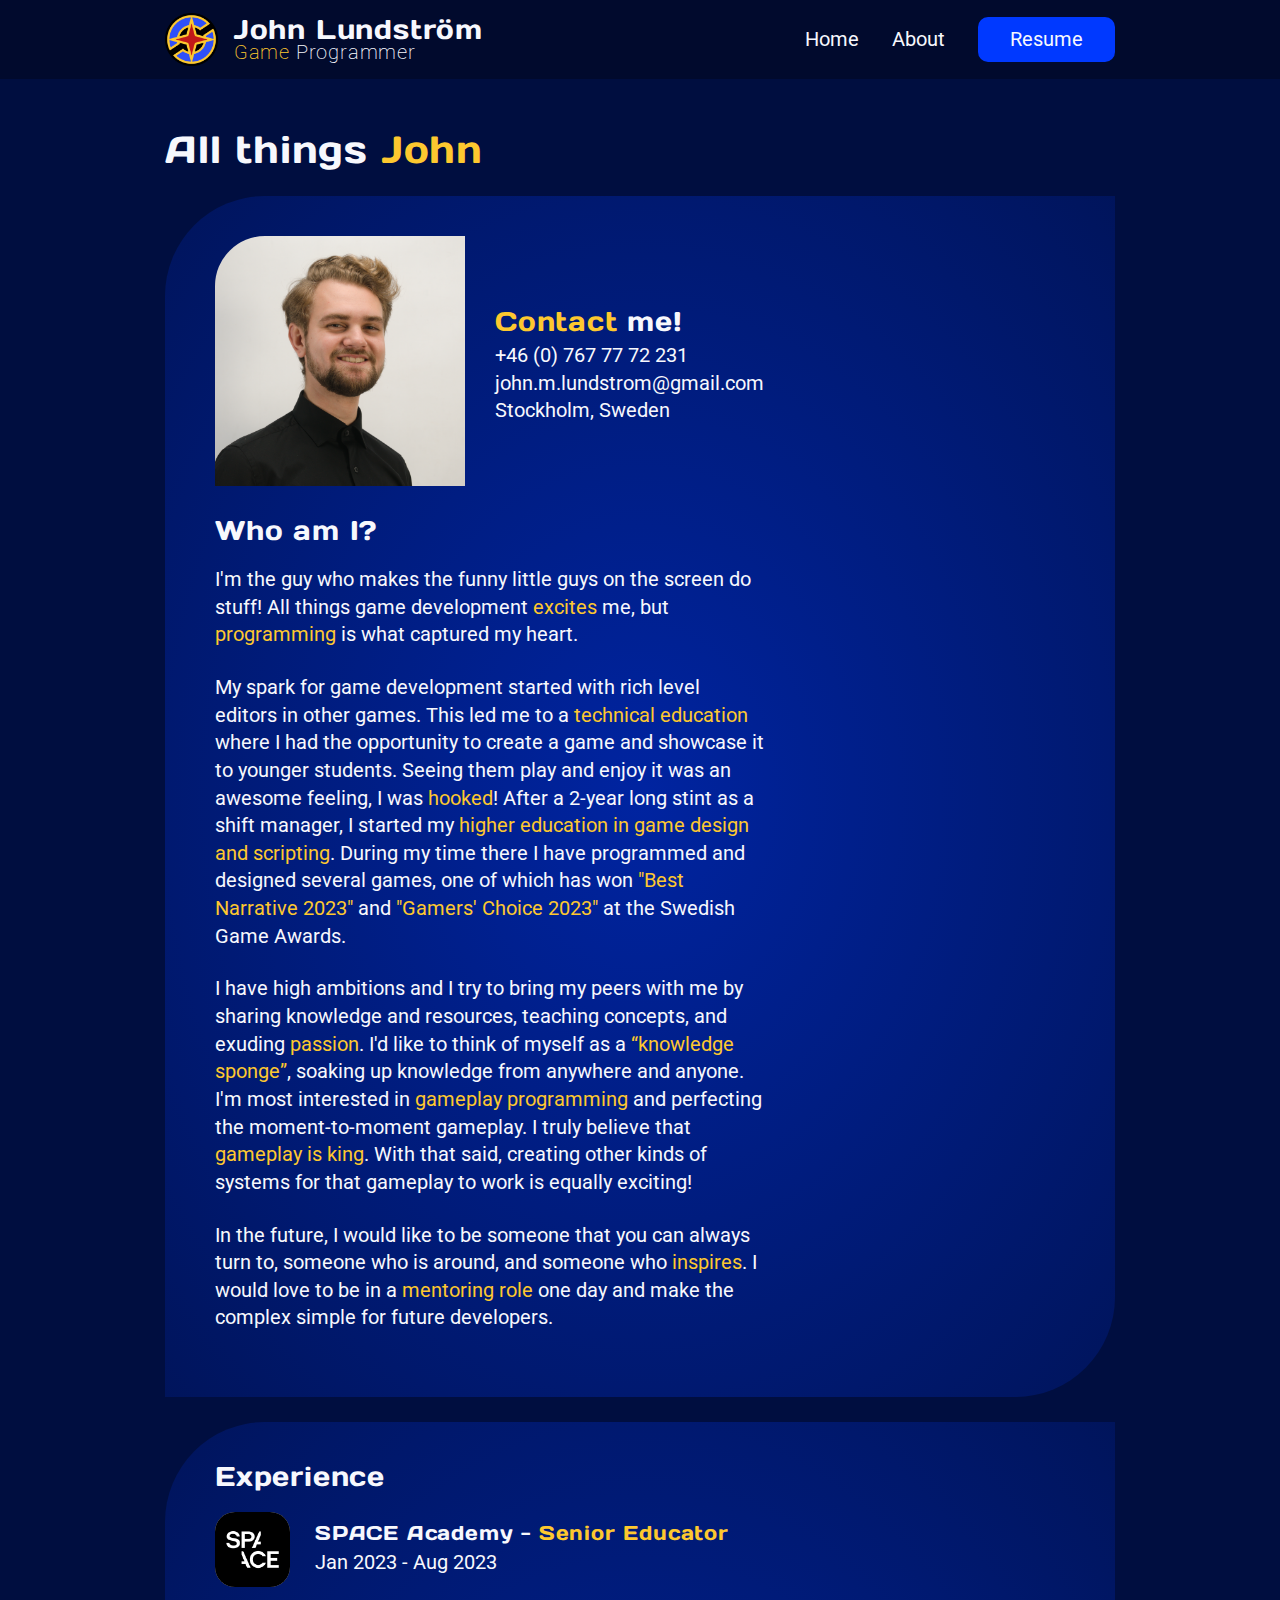
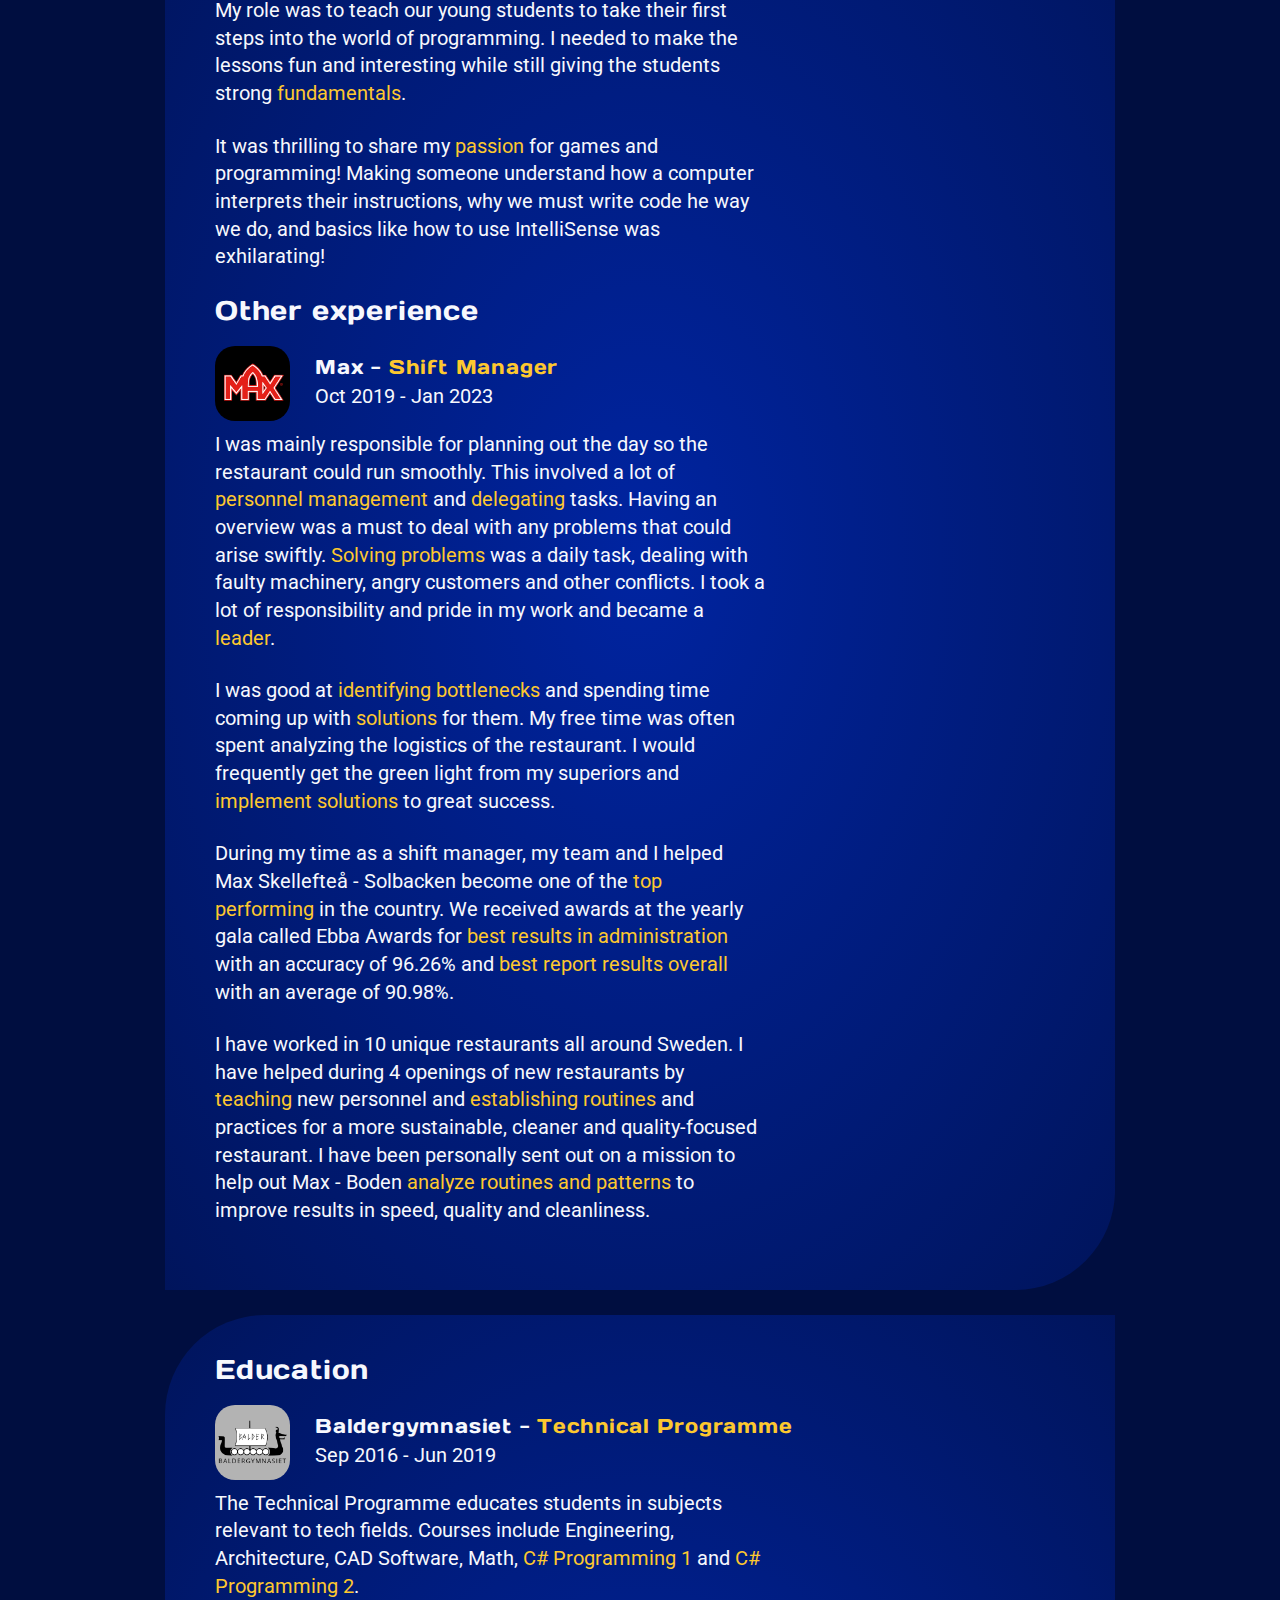
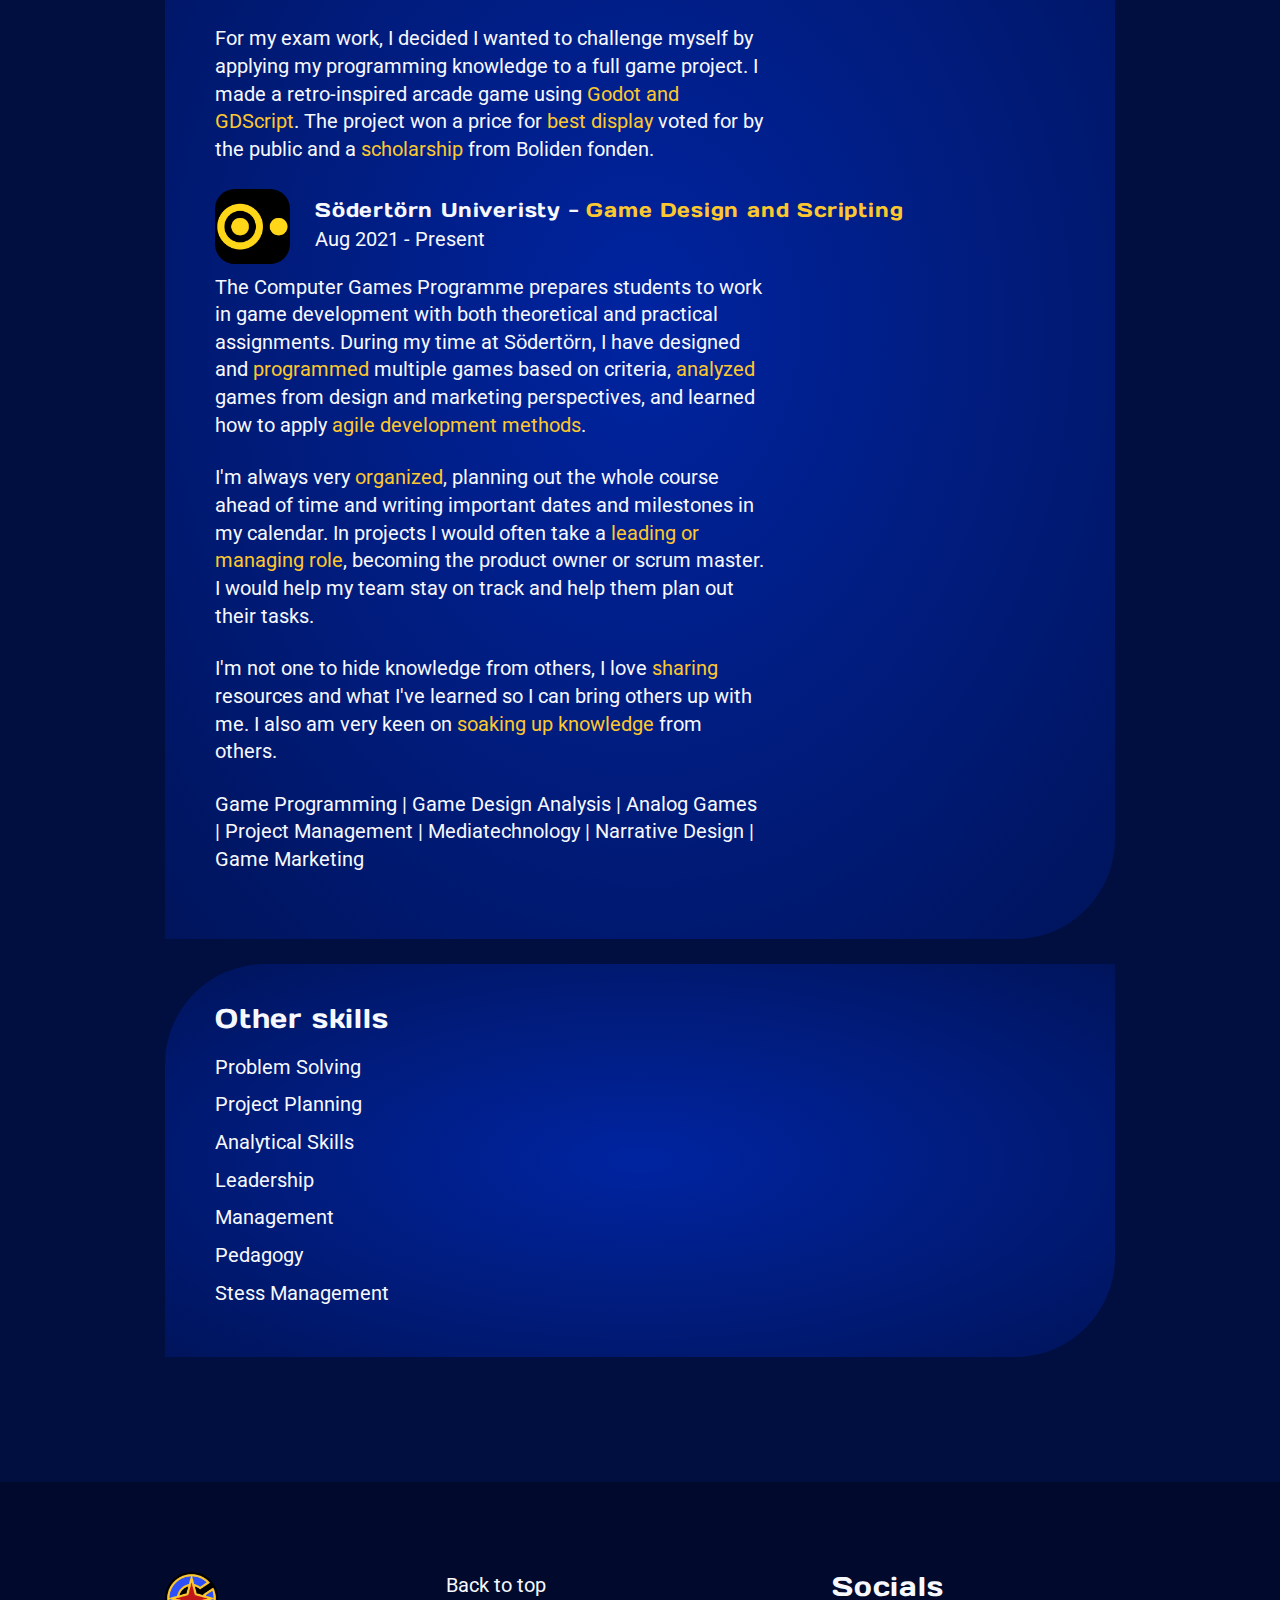
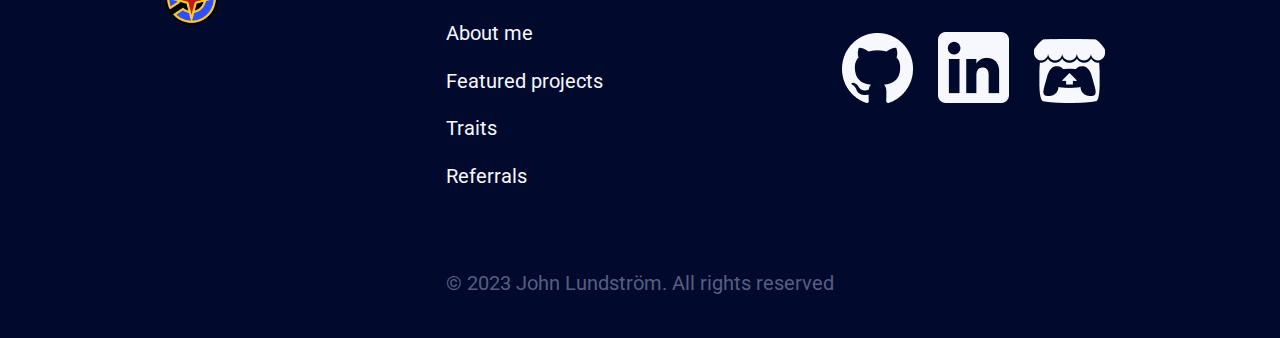
==== about.html @ d2966e3b "Added meta tags for description and keywords" ====
<!DOCTYPE html>
<html lang="en">
  <head>
    <meta charset="UTF-8" />
    <meta name="viewport" content="width=device-width, initial-scale=1.0" />
    <meta
      name="description"
      content="Game programmer looking for an internship 2024. Here you can find out more about me and my projects"
    />
    <meta
      name="keywords"
      content="Game Programmer, Programmer, Portfolio, Game Developer, Gameplay Programmer, Student, John Lundström"
    />
    <title>John Lundström | About</title>
    <link rel="stylesheet" href="about.css" />
    <link rel="icon" type="img/x-icon" href="img/Jonicles_Favicon.png" />
  </head>
  <body>
    <header id="top">
      <div class="header-flex default-margin">
        <div class="header-left">
          <img
            class="logo"
            src="img/Jonicles_Favicon.png"
            alt="Jonicles Logo"
          />
          <h1>
            <a class="header-title">John Lundström</a>
            <a class="header-paragraph"><em>Game</em> Programmer</a>
          </h1>
        </div>
        <nav class="header-nav">
          <ul class="navigation-links">
            <li class="navigation-link" id="Home">
              <a class="nav-link-content" href="index.html">Home</a>
            </li>
            <li class="navigation-link" id="About">
              <a class="nav-link-content" href="about.html">About</a>
            </li>
            <li class="navigation-link" id="Resume">
              <a
                class="resume-button"
                href="Resume-John_Lundström.pdf"
                target="_blank"
                >Resume</a
              >
            </li>
          </ul>
        </nav>
      </div>
    </header>
    <main class="default-margin">
      <h3>All things <em>John</em></h3>
      <section>
        <div class="about-section">
          <div>
            <div class="pic-and-contact">
              <img
                class="about-pic"
                src="img/John/John-Profile.png"
                alt="Picture of a smiling John Lundström"
              />
              <div>
                <h4 class="contact-title"><em>Contact</em> me!</h4>
                <ul class="contact-list">
                  <li>+46 (0) 767 77 72 231</li>
                  <li>john.m.lundstrom@gmail.com</li>
                  <li>Stockholm, Sweden</li>
                </ul>
              </div>
            </div>
            <h4>Who am I?</h4>
            <p class="about-paragraph">
              I'm the guy who makes the funny little guys on the screen do
              stuff! All things game development <em>excites</em> me, but
              <em>programming</em> is what captured my heart.
            </p>
            <p class="about-paragraph">
              My spark for game development started with rich level editors in
              other games. This led me to a
              <em>technical education</em> where I had the opportunity to create
              a game and showcase it to younger students. Seeing them play and
              enjoy it was an awesome feeling, I was <em>hooked</em>! After a
              2-year long stint as a shift manager, I started my
              <em>higher education in game design and scripting</em>. During my
              time there I have programmed and designed several games, one of
              which has won <em>"Best Narrative 2023"</em> and
              <em>"Gamers' Choice 2023"</em> at the Swedish Game Awards.
            </p>
            <p class="about-paragraph">
              I have high ambitions and I try to bring my peers with me by
              sharing knowledge and resources, teaching concepts, and exuding
              <em>passion</em>. I'd like to think of myself as a
              <em>“knowledge sponge”</em>, soaking up knowledge from anywhere
              and anyone. I'm most interested in
              <em>gameplay programming</em> and perfecting the moment-to-moment
              gameplay. I truly believe that <em>gameplay is king</em>. With
              that said, creating other kinds of systems for that gameplay to
              work is equally exciting!
            </p>
            <p class="about-paragraph">
              In the future, I would like to be someone that you can always turn
              to, someone who is around, and someone who
              <em>inspires</em>. I would love to be in a
              <em>mentoring role</em> one day and make the complex simple for
              future developers.
            </p>
          </div>
        </div>
        <div class="about-section">
          <div>
            <h4>Experience</h4>
            <div class="section-header">
              <img
                class="about-icon about-balder"
                src="img/About/Icon-Space.png"
                alt="SPACE Stockholm logo"
              />
              <div class="flex-column">
                <h5 class="about-title">
                  SPACE Academy - <em>Senior Educator</em>
                </h5>
                <div class="about-dates">Jan 2023 - Aug 2023</div>
              </div>
            </div>
            <p class="about-paragraph">
              My role was to teach our young students to take their first steps
              into the world of programming. I needed to make the lessons fun
              and interesting while still giving the students strong
              <em>fundamentals</em>.
            </p>
            <p class="about-paragraph">
              It was thrilling to share my <em>passion</em> for games and
              programming! Making someone understand how a computer interprets
              their instructions, why we must write code he way we do, and
              basics like how to use IntelliSense was exhilarating!
            </p>
            <h4>Other experience</h4>
            <div class="section-header">
              <img
                class="about-icon about-Max"
                src="img/About/Icon-Max.png"
                alt="Max Burgers logo"
              />
              <div class="flex-column">
                <h5 class="about-title">Max - <em>Shift Manager</em></h5>
                <div class="about-dates">Oct 2019 - Jan 2023</div>
              </div>
            </div>
            <p class="about-paragraph">
              I was mainly responsible for planning out the day so the
              restaurant could run smoothly. This involved a lot of
              <em>personnel management</em> and <em>delegating</em> tasks.
              Having an overview was a must to deal with any problems that could
              arise swiftly. <em>Solving problems</em> was a daily task, dealing
              with faulty machinery, angry customers and other conflicts. I took
              a lot of responsibility and pride in my work and became a
              <em>leader</em>.
            </p>
            <p class="about-paragraph">
              I was good at <em>identifying bottlenecks</em> and spending time
              coming up with <em>solutions</em> for them. My free time was often
              spent analyzing the logistics of the restaurant. I would
              frequently get the green light from my superiors and
              <em>implement solutions</em> to great success.
            </p>
            <p class="about-paragraph">
              During my time as a shift manager, my team and I helped Max
              Skellefteå - Solbacken become one of the
              <em>top performing</em> in the country. We received awards at the
              yearly gala called Ebba Awards for
              <em>best results in administration</em>
              with an accuracy of 96.26% and
              <em>best report results overall</em> with an average of 90.98%.
            </p>
            <p class="about-paragraph">
              I have worked in 10 unique restaurants all around Sweden. I have
              helped during 4 openings of new restaurants by
              <em>teaching</em> new personnel and
              <em>establishing routines</em> and practices for a more
              sustainable, cleaner and quality-focused restaurant. I have been
              personally sent out on a mission to help out Max - Boden
              <em>analyze routines and patterns</em> to improve results in
              speed, quality and cleanliness.
            </p>
          </div>
        </div>
        <div class="about-section">
          <div>
            <h4>Education</h4>
            <div class="section-header">
              <img
                class="about-icon about-balder"
                src="img/About/Icon-Balder.png"
                alt="Baldergymnasiet logo"
              />
              <div class="flex-column">
                <h5 class="about-title">
                  Baldergymnasiet - <em>Technical Programme</em>
                </h5>
                <div class="about-dates">Sep 2016 - Jun 2019</div>
              </div>
            </div>
            <p class="about-paragraph">
              The Technical Programme educates students in subjects relevant to
              tech fields. Courses include Engineering, Architecture, CAD
              Software, Math, <em>C# Programming 1</em> and
              <em>C# Programming 2</em>.
            </p>
            <p class="about-paragraph">
              For my exam work, I decided I wanted to challenge myself by
              applying my programming knowledge to a full game project. I made a
              retro-inspired arcade game using <em>Godot and GDScript</em>. The
              project won a price for <em>best display</em> voted for by the
              public and a <em>scholarship</em> from Boliden fonden.
            </p>
            <div class="section-header">
              <img
                class="about-icon about-södertörn"
                src="img/About/Icon-Södertörn.png"
                alt="Södertörn Univeristy logo"
              />
              <div class="flex-column">
                <h5 class="about-title">
                  Södertörn Univeristy - <em>Game Design and Scripting</em>
                </h5>
                <div class="about-dates">Aug 2021 - Present</div>
              </div>
            </div>
            <p class="about-paragraph">
              The Computer Games Programme prepares students to work in game
              development with both theoretical and practical assignments.
              During my time at Södertörn, I have designed and
              <em>programmed</em>
              multiple games based on criteria, <em>analyzed</em> games from
              design and marketing perspectives, and learned how to apply
              <em>agile development methods</em>.
            </p>
            <p class="about-paragraph">
              I'm always very <em>organized</em>, planning out the whole course
              ahead of time and writing important dates and milestones in my
              calendar. In projects I would often take a
              <em>leading or managing role</em>, becoming the product owner or
              scrum master. I would help my team stay on track and help them
              plan out their tasks.
            </p>
            <p class="about-paragraph">
              I'm not one to hide knowledge from others, I love
              <em>sharing</em> resources and what I've learned so I can bring
              others up with me. I also am very keen on
              <em>soaking up knowledge</em>
              from others.
            </p>
            <p class="about-paragraph">
              Game Programming | Game Design Analysis | Analog Games | Project
              Management | Mediatechnology | Narrative Design | Game Marketing
            </p>
          </div>
        </div>
        <div class="about-section">
          <div>
            <h4>Other skills</h4>
            <ul class="skill-list">
              <li class="about-skill">Problem Solving</li>
              <li class="about-skill">Project Planning</li>
              <li class="about-skill">Analytical Skills</li>
              <li class="about-skill">Leadership</li>
              <li class="about-skill">Management</li>
              <li class="about-skill">Pedagogy</li>
              <li class="about-skill">Stess Management</li>
            </ul>
          </div>
        </div>
      </section>
    </main>
    <footer>
      <div class="default-margin">
        <div class="footer-flex-container">
          <img
            src="img/Jonicles_Favicon.png"
            alt="Jonicles logo"
            class="logo footer-logo"
          />
          <nav class="footer-page-nav">
            <ul class="page-list">
              <li><a href="#top" class="footer-link">Back to top</a></li>
              <li><a href="about.html" class="footer-link">About me</a></li>
              <li>
                <a href="index.html#featuredprojects" class="footer-link"
                  >Featured projects</a
                >
              </li>
              <li>
                <a href="index.html#skills" class="footer-link">Traits</a>
              </li>
              <li>
                <a href="index.html#referrals" class="footer-link">Referrals</a>
              </li>
            </ul>
          </nav>
          <!--           <nav class="footer-website-nav">
            <ul class="website-list">
            </ul>
          </nav> -->
          <div class="social-media">
            <h4 class="socials-title">Socials</h4>
            <nav class="socials-nav">
              <ul class="socials-list">
                <li>
                  <a
                    href="https://github.com/Jonicles"
                    class="social-link"
                    target="_blank"
                    ><img
                      class="social-icon"
                      src="img/Misc/Logo-Github.png"
                      alt="Github logo"
                  /></a>
                </li>
                <li>
                  <a
                    href="https://www.linkedin.com/in/johnlundstrom/"
                    class="social-link"
                    target="_blank"
                    ><img
                      class="social-icon"
                      src="img/Misc/Logo-Linkedin.png"
                      alt="Linkedin logo"
                  /></a>
                </li>
                <li>
                  <a
                    href="https://sir-jonicles.itch.io/"
                    class="social-link"
                    target="_blank"
                    ><img
                      class="social-icon"
                      src="img/Misc/Logo-Itch.io.png"
                      alt="Itch.io logo"
                  /></a>
                </li>
              </ul>
            </nav>
          </div>
        </div>
      </div>
      <div class="footer-copyright">
        <span class="no-break">© 2023 John Lundström.</span>
        <span class="no-break">All rights reserved</span>
      </div>
    </footer>
  </body>
</html>
---- about.css ----
/*
============================================================== 
IMPORTS 
==============================================================
*/
@import url("https://fonts.googleapis.com/css2?family=Days+One&display=swap");
@import url("https://fonts.googleapis.com/css2?family=Roboto&display=swap");
/*
============================================================== 
RESET 
==============================================================
*/
* {
  margin: 0;
  padding: 0;
  box-sizing: border-box;
}

html {
  scroll-behavior: smooth;
}

/*
============================================================== 
VARIABLES 
==============================================================
*/
:root {
  --color-header-footer: #010a2d;
  --color-text: #f7f8fd;
  --color-text-emphasis: #fdc82f;
  --color-primary: #0039ff;
  --color-primary-shade: #0024a1;
  --color-secondary: #565d81;
  --color-background: #000e40;

  --margin-techincal-exp: 65px;

  --max-width: 950px;

  --default-transition-time: 250ms;

  --fs-2: clamp(0.63rem, calc(0.83rem + -0.22vw), 0.78rem);
  --fs-1: clamp(0.88rem, calc(0.95rem + -0.08vw), 0.94rem);
  --fs0: clamp(1.13rem, calc(1.09rem + 0.18vw), 1.25rem);
  --fs1: clamp(1.35rem, calc(1.23rem + 0.6vw), 1.77rem);
  --fs2: clamp(1.62rem, calc(1.37rem + 1.26vw), 2.5rem);
  --fs3: clamp(1.94rem, calc(1.49rem + 2.27vw), 3.53rem);
  --fs4: clamp(2.33rem, calc(1.57rem + 3.81vw), 5rem);
  --fs5: clamp(2.8rem, calc(1.58rem + 6.09vw), 7.07rem);
}

/* 
==============================================================
DEFAULT FORMATTING 
==============================================================
*/
body {
  min-height: 100vh;
  display: flex;
  flex-direction: column;
  font-family: "Roboto", sans-serif;
  color: var(--color-text);
  font-size: var(--fs0);
  background-color: var(--color-background);
  line-height: 1.4;
}

h1,
h2,
h3,
h4,
h5,
h6 {
  font-family: "Days One", sans-serif;
  font-weight: 200;
  letter-spacing: 0.8px;
  line-height: 1.1;
}

h3 {
  font-size: var(--fs2);
}

h4 {
  font-size: var(--fs1);
  margin-bottom: 20px;
}

em {
  font-style: normal;
  color: #fdc82f;
}

a {
  text-decoration: none;
  color: #f7f8fd;
}

section {
  margin-bottom: 75px;
}

main {
  margin-top: 50px;
  margin-bottom: 50px;
}

.default-margin {
  width: var(--max-width);
  margin-inline: auto;
}

.secondary-links {
  color: #565d81;
  transition: all var(--default-transition-time);
}

.secondary-links:hover {
  color: var(--color-primary);
  transition: all var(--default-transition-time);
}

.backup-name,
.backup-title {
  font-size: var(--fs-1);
  white-space: nowrap;
  display: none;
  font-weight: 600;
  text-align: center;
  letter-spacing: 0.3rem;
  color: var(--color-text-emphasis);
  text-transform: uppercase;
  padding: 16px;
}

/*
============================================================== 
HEADER 
==============================================================
*/
h1 {
  margin: 16px;
  line-height: 1;
}

.navigation-links {
  white-space: nowrap;
}

.navigation-link {
  list-style: none;
  display: inline-block;
  margin: 14px;
  margin-left: 28px;
  margin-right: 0px;
}

.nav-link-content {
  transition: all var(--default-transition-time);
}

.nav-link-content:hover {
  color: #565d81;
  transition: all var(--default-transition-time);
}

.header-flex {
  display: flex;
  justify-content: space-between;
  align-items: center;
}

header {
  background-color: var(--color-header-footer);
  margin-top: 0;
  width: 100%;
}

.header-left {
  display: flex;
  align-items: center;
}

.logo {
  height: var(--fs3);
}

.header-title {
  font-size: var(--fs1);
  white-space: nowrap;
  display: block;
}

.header-paragraph {
  font-family: "Roboto", sans-serif;
  font-size: var(--fs0);
  display: block;
}

.resume-button {
  background-color: var(--color-primary);
  border-radius: 10px;
  padding: 11px 32px;
  transition: all var(--default-transition-time);
}

.resume-button:hover {
  background-color: var(--color-primary-shade);
  color: var(--color-text);
  transition: all var(--default-transition-time);
}

/* 
==============================================================
ABOUT SECTION
==============================================================
*/

.about-section {
  --border-radius: 100px;
  margin-top: 25px;
  gap: 20px;
  padding: 40px;
  padding-inline: 50px;
  border-top-left-radius: var(--border-radius);
  border-bottom-right-radius: var(--border-radius);
  background-image: radial-gradient(
    var(--color-primary-shade),
    var(--color-background) 140%
  );

  overflow: visible;
}

.about-pic {
  height: 250px;
  border-top-left-radius: 50px;
}

.contact-title {
  margin-top: 10px;
  margin-bottom: 5px;
}

.contact-list {
  list-style-type: none;
}

.pic-and-contact {
  display: flex;
  align-items: center;
  gap: 30px;
  margin-bottom: 30px;
}

.about-paragraph {
  margin-bottom: 25px;
  max-width: 50ch;
}

.section-header {
  display: flex;
  gap: 25px;
  margin-bottom: 10px;
  align-items: center;
}

.flex-column {
  display: flex;
  flex-direction: column;
  justify-content: center;
}

.about-icon {
  width: 75px;
  height: 75px;
  background-color: var(--background-color-icon);
  border-radius: 20px;
}

.about-title {
  font-size: var(--fs0);
  margin-bottom: 5px;
}

.about-balder {
  --background-color-icon: hsl(0, 0%, 70%);
}

.about-södertörn {
  --background-color-icon: hsl(49, 100%, 0%);
}

.about-Max {
  --background-color-icon: hsl(49, 100%, 0%);
}

.about-skill {
  margin-bottom: 10px;
  display: block;
}

/* 
==============================================================
FOOTER
==============================================================
*/

footer {
  margin-top: auto;
  background-color: var(--color-header-footer);
  bottom: 0;
}

.footer-flex-container {
  padding-top: 90px;
  padding-bottom: 60px;
  display: flex;
  justify-content: space-between;
}

.page-list,
.website-list,
.socials-list {
  list-style-type: none;
}

.socials-list li {
  display: inline-block;
  padding: 10px;
}

.website-list li,
.page-list li {
  margin-bottom: 20px;
}

.footer-link {
  transition: all var(--default-transition-time);
}

.footer-link:hover {
  color: var(--color-secondary);
  transition: all var(--default-transition-time);
}

.social-link:hover {
  filter: invert(37%) sepia(43%) saturate(359%) hue-rotate(192deg)
    brightness(87%) contrast(87%);
  transition: all var(--default-transition-time);
}

.footer-copyright {
  color: var(--color-secondary);
  text-align: center;
  padding-bottom: 40px;
}

.no-break {
  white-space: nowrap;
}

/* 
==============================================================
MEDIA QUERIES
==============================================================
*/

@media screen and (max-width: 1000px) {
  .default-margin {
    width: auto;
    margin: auto 1.5rem;
  }

  /* -------ABOUT------- */

  h3 {
    margin-top: 20px;
  }
}

@media screen and (max-width: 768px) {
  /* -------HEADER------- */
  h1 {
    margin-left: 0;
  }

  .logo {
    display: none;
  }

  /* -------ABOUT------- */

  .about-pic {
    width: 200px;
    height: 200px;
  }
}

@media screen and (max-width: 624px) {
  /* -------HEADER------- */

  .header-left {
    display: none;
  }

  .header-flex {
    justify-content: center;
  }

  .navigation-link {
    margin-inline: auto;
    display: inline;
    margin-inline: 0;
  }

  .header-nav {
    width: 100%;
  }

  .navigation-links {
    display: flex;
    flex-direction: row;
    justify-content: space-around;
  }
  .resume-button {
    padding: 8px 24px;
  }
  .navigation-link:nth-of-type(1) {
    order: 1;
  }
  .navigation-link:nth-of-type(2) {
    order: 3;
  }
  .navigation-link:nth-of-type(3) {
    order: 2;
  }

  /* -------ABOUT------- */

  .pic-and-contact {
    flex-direction: column;
    align-items: flex-start;
    gap: 0px;
  }

  /* -------FOOTER------- */

  .footer-flex-container {
    flex-direction: column;
    gap: 30px;
  }
}
@media screen and (max-width: 425px) {
  /* -------HEADER------- */

  .navigation-links {
    font-size: var(--fs-1);
  }

  /* -------ABOUT------- */

  h3,
  h4 {
    text-align: center;
  }

  .pic-and-contact {
    align-items: center;
  }

  .contact-list li {
    font-size: var(--fs-1);
  }

  .about-dates {
    font-size: var(--fs-1);
  }

  .about-pic {
    margin-top: 5px;
    border-top-right-radius: 20px;
    border-top-left-radius: 20px;
  }
  .about-icon {
    display: none;
  }

  .about-section {
    padding: 25px;
    border-radius: 20px;
  }
}
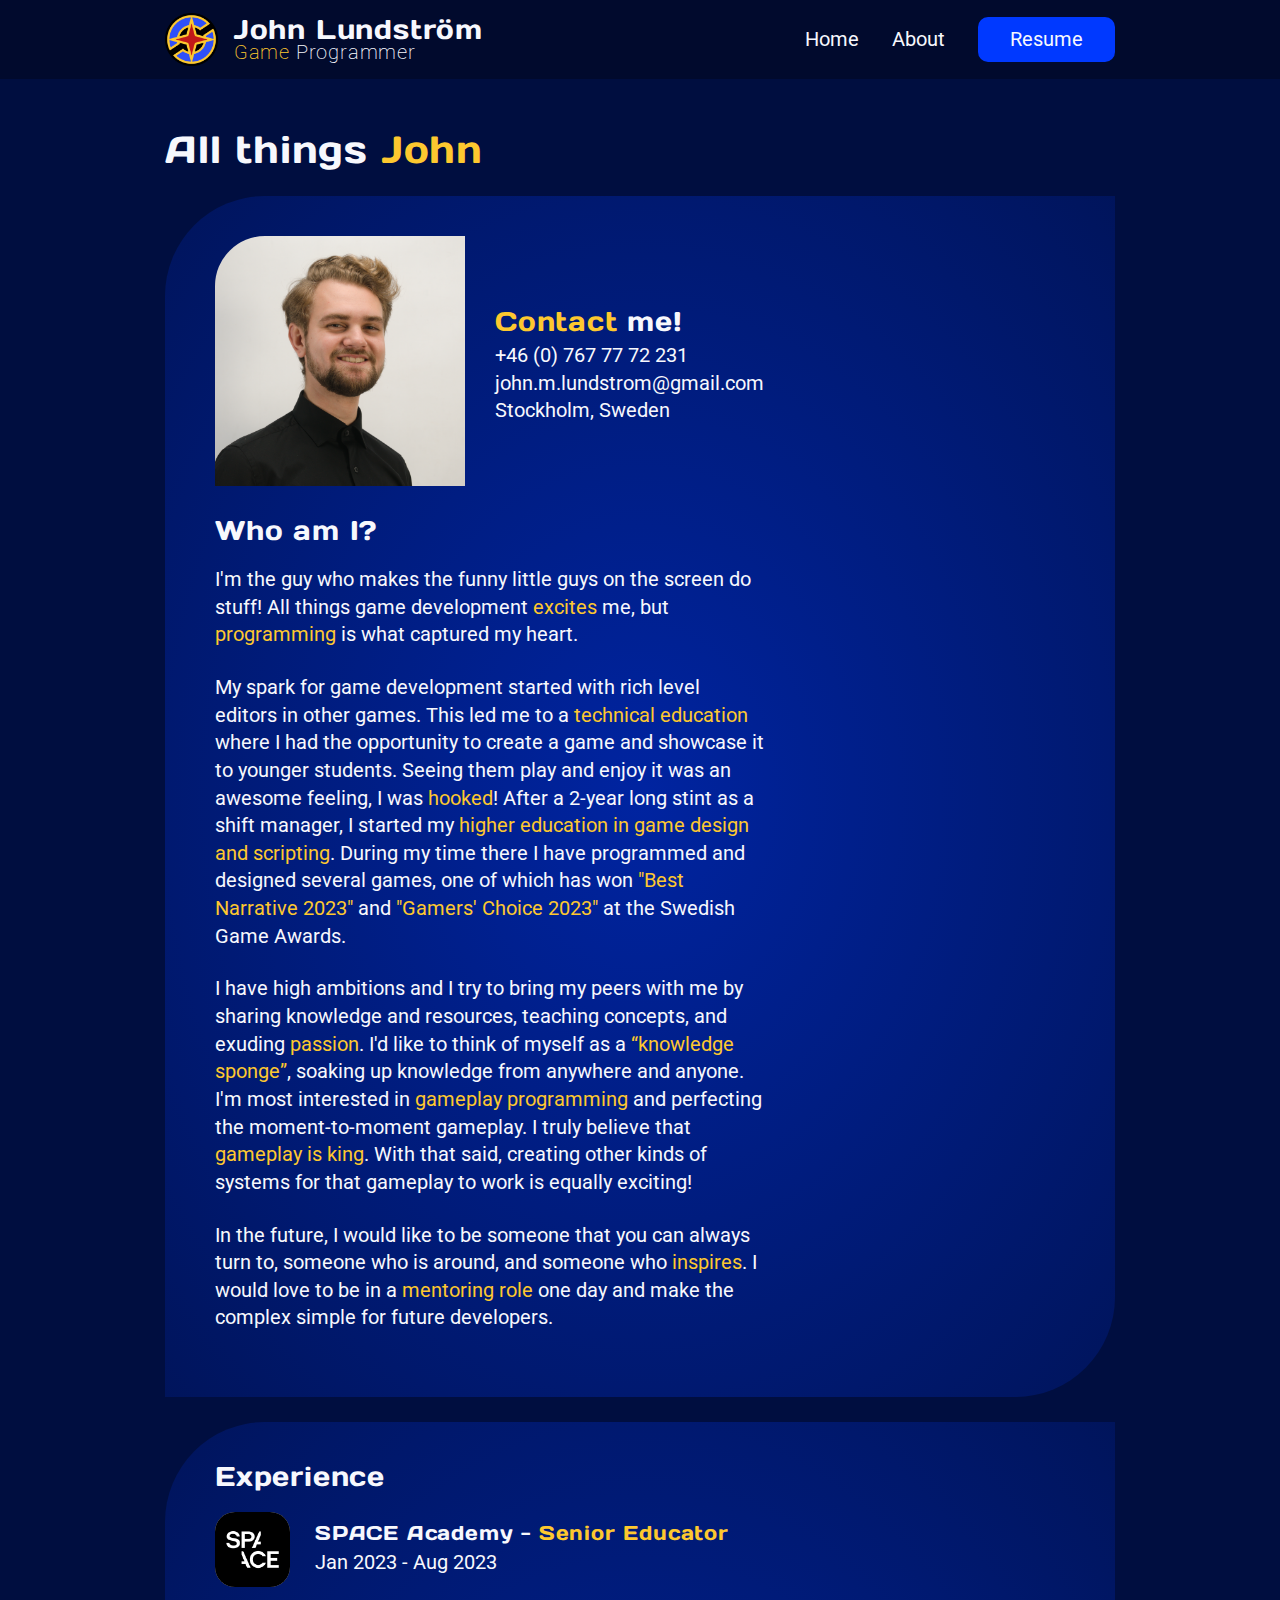
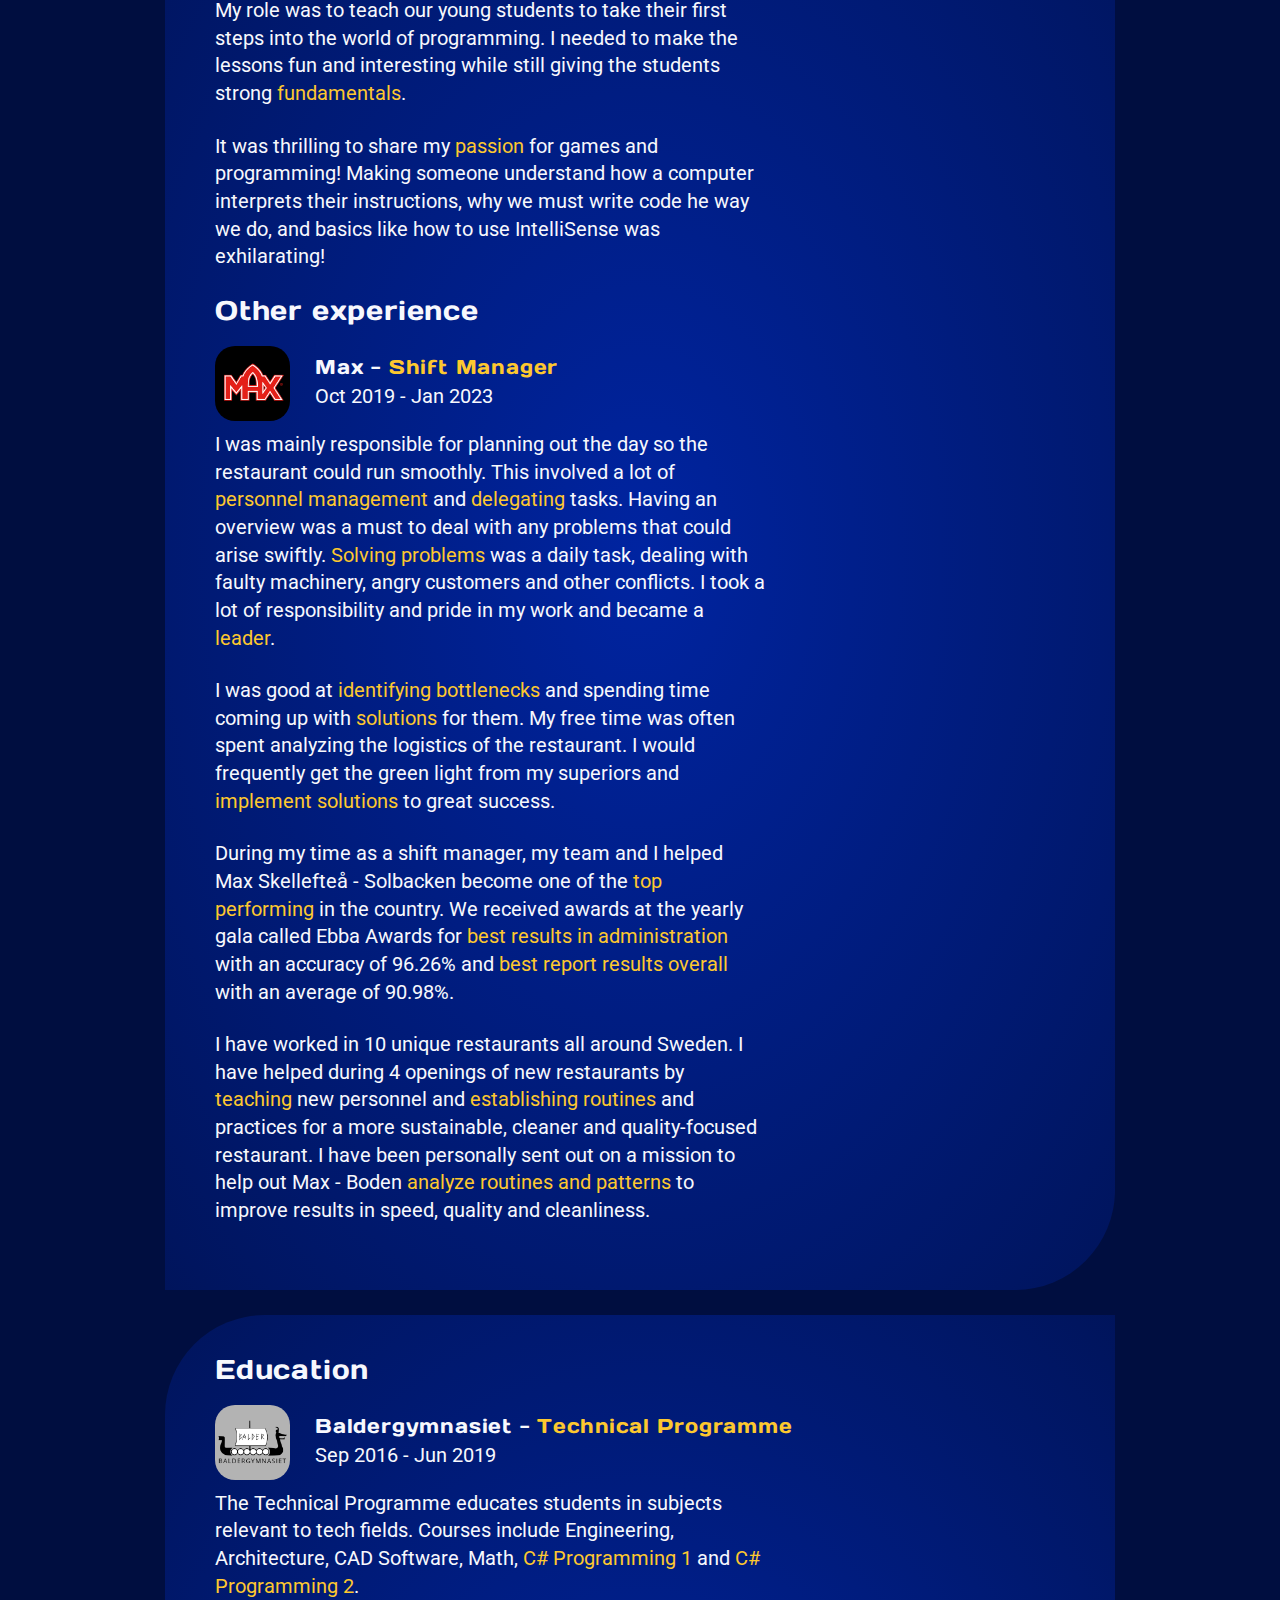
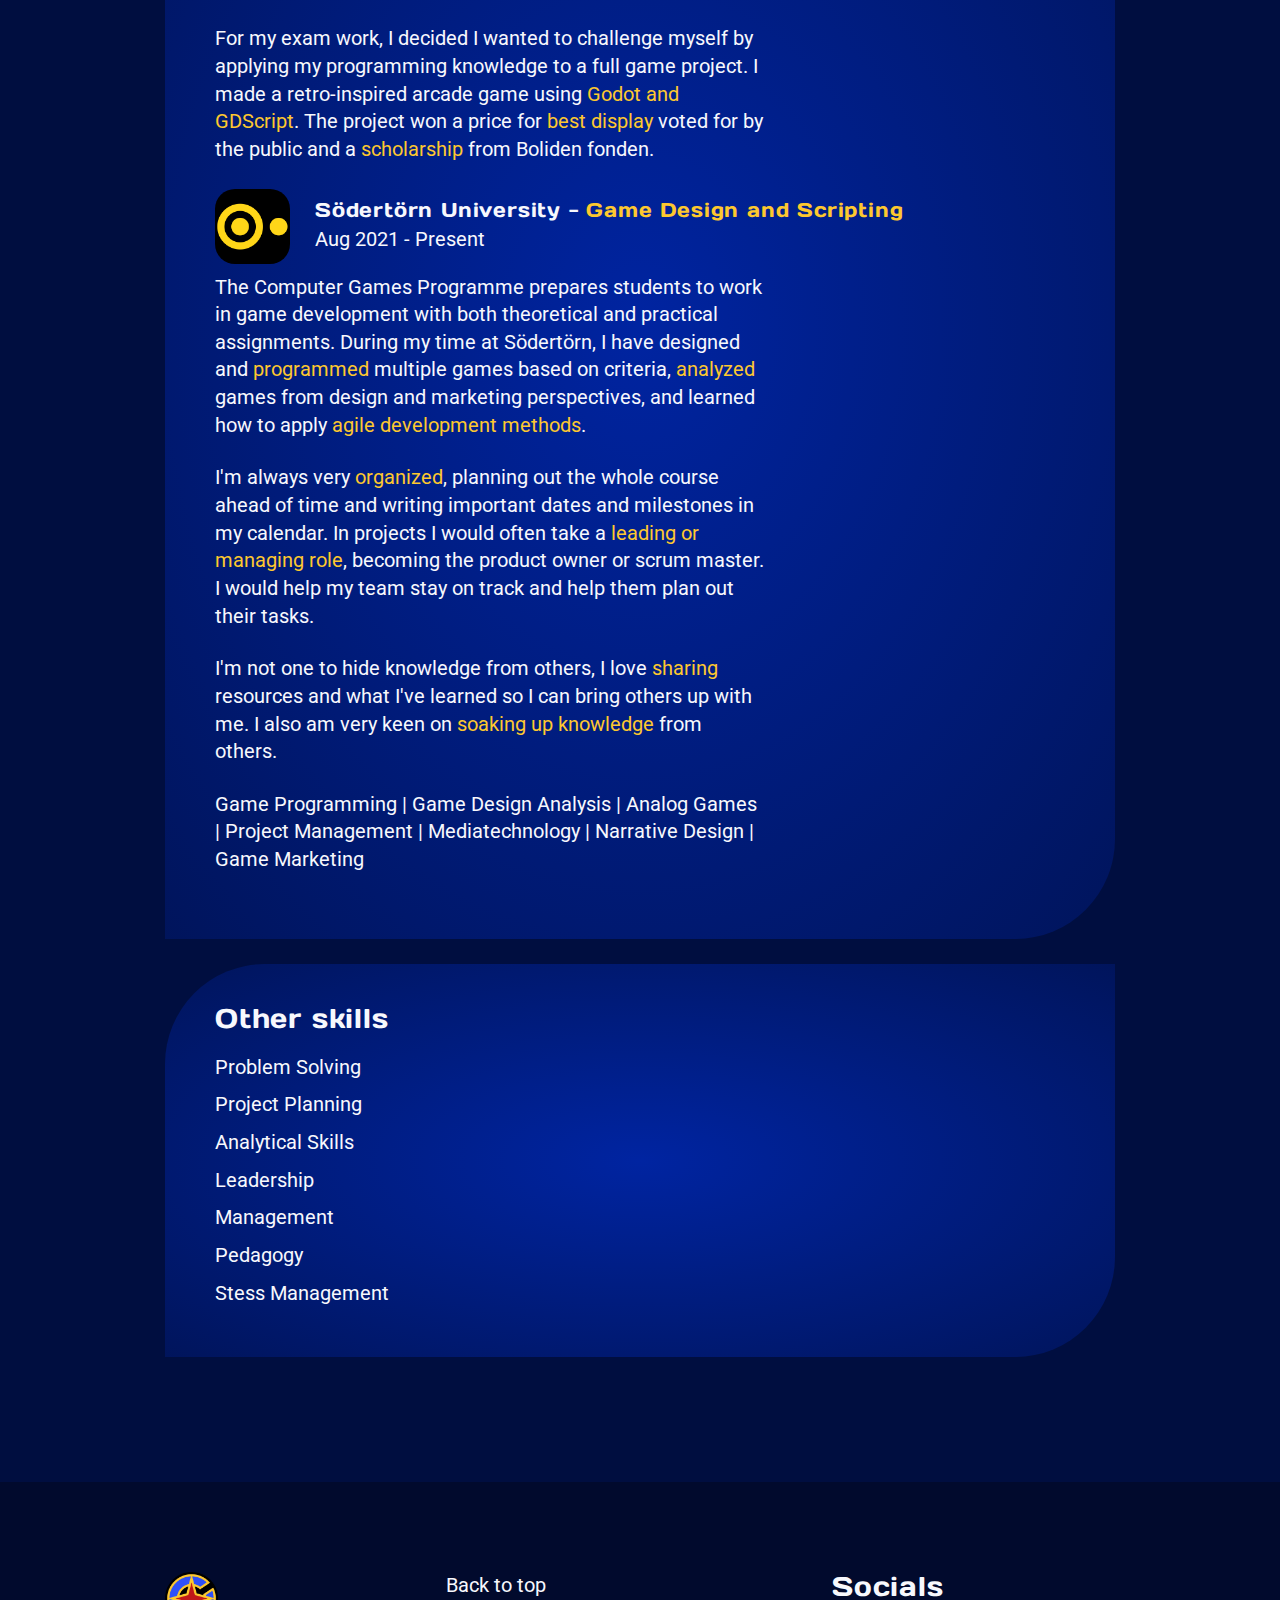
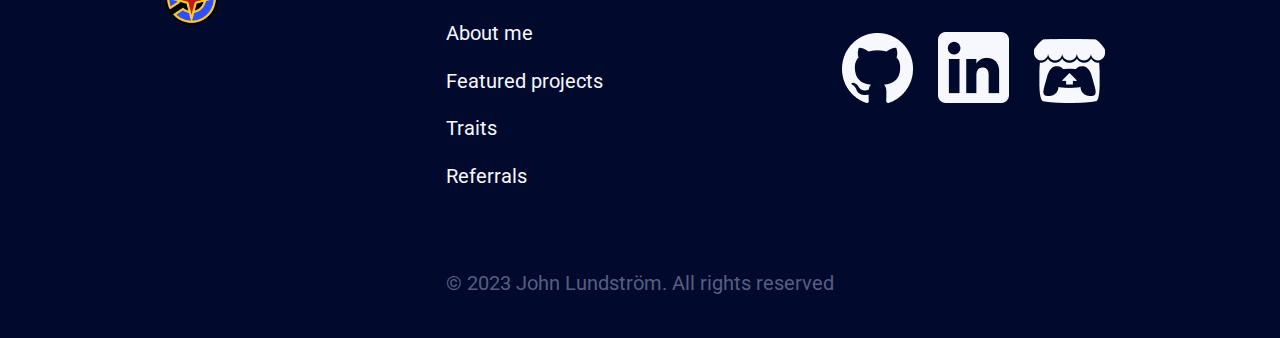
==== commit 80a306fe: "Changed univeristy to university lol" ====
--- a/about.html
+++ b/about.html
@@ -12,7 +12,7 @@
       content="Game Programmer, Programmer, Portfolio, Game Developer, Gameplay Programmer, Student, John Lundström"
     />
     <title>John Lundström | About</title>
-    <link rel="stylesheet" href="about.css" />
+    <link rel="stylesheet" href="css/about.css" />
     <link rel="icon" type="img/x-icon" href="img/Jonicles_Favicon.png" />
   </head>
   <body>
@@ -32,10 +32,10 @@
         <nav class="header-nav">
           <ul class="navigation-links">
             <li class="navigation-link" id="Home">
-              <a class="nav-link-content" href="index.html">Home</a>
+              <a class="nav-link-content" href="./">Home</a>
             </li>
             <li class="navigation-link" id="About">
-              <a class="nav-link-content" href="about.html">About</a>
+              <a class="nav-link-content" href="./about">About</a>
             </li>
             <li class="navigation-link" id="Resume">
               <a
@@ -218,11 +218,11 @@
               <img
                 class="about-icon about-södertörn"
                 src="img/About/Icon-Södertörn.png"
-                alt="Södertörn Univeristy logo"
+                alt="Södertörn University logo"
               />
               <div class="flex-column">
                 <h5 class="about-title">
-                  Södertörn Univeristy - <em>Game Design and Scripting</em>
+                  Södertörn University - <em>Game Design and Scripting</em>
                 </h5>
                 <div class="about-dates">Aug 2021 - Present</div>
               </div>
@@ -284,17 +284,17 @@
           <nav class="footer-page-nav">
             <ul class="page-list">
               <li><a href="#top" class="footer-link">Back to top</a></li>
-              <li><a href="about.html" class="footer-link">About me</a></li>
+              <li><a href="./about" class="footer-link">About me</a></li>
               <li>
-                <a href="index.html#featuredprojects" class="footer-link"
+                <a href="./#featuredprojects" class="footer-link"
                   >Featured projects</a
                 >
               </li>
               <li>
-                <a href="index.html#skills" class="footer-link">Traits</a>
+                <a href="./#skills" class="footer-link">Traits</a>
               </li>
               <li>
-                <a href="index.html#referrals" class="footer-link">Referrals</a>
+                <a href="./#referrals" class="footer-link">Referrals</a>
               </li>
             </ul>
           </nav>
--- a/css/about.css
+++ b/css/about.css
@@ -0,0 +1,494 @@
+/*
+============================================================== 
+IMPORTS 
+==============================================================
+*/
+@import url("https://fonts.googleapis.com/css2?family=Days+One&display=swap");
+@import url("https://fonts.googleapis.com/css2?family=Roboto&display=swap");
+/*
+============================================================== 
+RESET 
+==============================================================
+*/
+* {
+  margin: 0;
+  padding: 0;
+  box-sizing: border-box;
+}
+
+html {
+  scroll-behavior: smooth;
+}
+
+/*
+============================================================== 
+VARIABLES 
+==============================================================
+*/
+:root {
+  --color-header-footer: #010a2d;
+  --color-text: #f7f8fd;
+  --color-text-emphasis: #fdc82f;
+  --color-primary: #0039ff;
+  --color-primary-shade: #0024a1;
+  --color-secondary: #565d81;
+  --color-background: #000e40;
+
+  --margin-techincal-exp: 65px;
+
+  --max-width: 950px;
+
+  --default-transition-time: 250ms;
+
+  --fs-2: clamp(0.63rem, calc(0.83rem + -0.22vw), 0.78rem);
+  --fs-1: clamp(0.88rem, calc(0.95rem + -0.08vw), 0.94rem);
+  --fs0: clamp(1.13rem, calc(1.09rem + 0.18vw), 1.25rem);
+  --fs1: clamp(1.35rem, calc(1.23rem + 0.6vw), 1.77rem);
+  --fs2: clamp(1.62rem, calc(1.37rem + 1.26vw), 2.5rem);
+  --fs3: clamp(1.94rem, calc(1.49rem + 2.27vw), 3.53rem);
+  --fs4: clamp(2.33rem, calc(1.57rem + 3.81vw), 5rem);
+  --fs5: clamp(2.8rem, calc(1.58rem + 6.09vw), 7.07rem);
+}
+
+/* 
+==============================================================
+DEFAULT FORMATTING 
+==============================================================
+*/
+body {
+  min-height: 100vh;
+  display: flex;
+  flex-direction: column;
+  font-family: "Roboto", sans-serif;
+  color: var(--color-text);
+  font-size: var(--fs0);
+  background-color: var(--color-background);
+  line-height: 1.4;
+}
+
+h1,
+h2,
+h3,
+h4,
+h5,
+h6 {
+  font-family: "Days One", sans-serif;
+  font-weight: 200;
+  letter-spacing: 0.8px;
+  line-height: 1.1;
+}
+
+h3 {
+  font-size: var(--fs2);
+}
+
+h4 {
+  font-size: var(--fs1);
+  margin-bottom: 20px;
+}
+
+em {
+  font-style: normal;
+  color: #fdc82f;
+}
+
+a {
+  text-decoration: none;
+  color: #f7f8fd;
+}
+
+section {
+  margin-bottom: 75px;
+}
+
+main {
+  margin-top: 50px;
+  margin-bottom: 50px;
+}
+
+.default-margin {
+  width: var(--max-width);
+  margin-inline: auto;
+}
+
+.secondary-links {
+  color: #565d81;
+  transition: all var(--default-transition-time);
+}
+
+.secondary-links:hover {
+  color: var(--color-primary);
+  transition: all var(--default-transition-time);
+}
+
+.backup-name,
+.backup-title {
+  font-size: var(--fs-1);
+  white-space: nowrap;
+  display: none;
+  font-weight: 600;
+  text-align: center;
+  letter-spacing: 0.3rem;
+  color: var(--color-text-emphasis);
+  text-transform: uppercase;
+  padding: 16px;
+}
+
+/*
+============================================================== 
+HEADER 
+==============================================================
+*/
+h1 {
+  margin: 16px;
+  line-height: 1;
+}
+
+.navigation-links {
+  white-space: nowrap;
+}
+
+.navigation-link {
+  list-style: none;
+  display: inline-block;
+  margin: 14px;
+  margin-left: 28px;
+  margin-right: 0px;
+}
+
+.nav-link-content {
+  transition: all var(--default-transition-time);
+}
+
+.nav-link-content:hover {
+  color: #565d81;
+  transition: all var(--default-transition-time);
+}
+
+.header-flex {
+  display: flex;
+  justify-content: space-between;
+  align-items: center;
+}
+
+header {
+  background-color: var(--color-header-footer);
+  margin-top: 0;
+  width: 100%;
+}
+
+.header-left {
+  display: flex;
+  align-items: center;
+}
+
+.logo {
+  height: var(--fs3);
+}
+
+.header-title {
+  font-size: var(--fs1);
+  white-space: nowrap;
+  display: block;
+}
+
+.header-paragraph {
+  font-family: "Roboto", sans-serif;
+  font-size: var(--fs0);
+  display: block;
+}
+
+.resume-button {
+  background-color: var(--color-primary);
+  border-radius: 10px;
+  padding: 11px 32px;
+  transition: all var(--default-transition-time);
+}
+
+.resume-button:hover {
+  background-color: var(--color-primary-shade);
+  color: var(--color-text);
+  transition: all var(--default-transition-time);
+}
+
+/* 
+==============================================================
+ABOUT SECTION
+==============================================================
+*/
+
+.about-section {
+  --border-radius: 100px;
+  margin-top: 25px;
+  gap: 20px;
+  padding: 40px;
+  padding-inline: 50px;
+  border-top-left-radius: var(--border-radius);
+  border-bottom-right-radius: var(--border-radius);
+  background-image: radial-gradient(
+    var(--color-primary-shade),
+    var(--color-background) 140%
+  );
+
+  overflow: visible;
+}
+
+.about-pic {
+  height: 250px;
+  border-top-left-radius: 50px;
+}
+
+.contact-title {
+  margin-top: 10px;
+  margin-bottom: 5px;
+}
+
+.contact-list {
+  list-style-type: none;
+}
+
+.pic-and-contact {
+  display: flex;
+  align-items: center;
+  gap: 30px;
+  margin-bottom: 30px;
+}
+
+.about-paragraph {
+  margin-bottom: 25px;
+  max-width: 50ch;
+}
+
+.section-header {
+  display: flex;
+  gap: 25px;
+  margin-bottom: 10px;
+  align-items: center;
+}
+
+.flex-column {
+  display: flex;
+  flex-direction: column;
+  justify-content: center;
+}
+
+.about-icon {
+  width: 75px;
+  height: 75px;
+  background-color: var(--background-color-icon);
+  border-radius: 20px;
+}
+
+.about-title {
+  font-size: var(--fs0);
+  margin-bottom: 5px;
+}
+
+.about-balder {
+  --background-color-icon: hsl(0, 0%, 70%);
+}
+
+.about-södertörn {
+  --background-color-icon: hsl(49, 100%, 0%);
+}
+
+.about-Max {
+  --background-color-icon: hsl(49, 100%, 0%);
+}
+
+.about-skill {
+  margin-bottom: 10px;
+  display: block;
+}
+
+/* 
+==============================================================
+FOOTER
+==============================================================
+*/
+
+footer {
+  margin-top: auto;
+  background-color: var(--color-header-footer);
+  bottom: 0;
+}
+
+.footer-flex-container {
+  padding-top: 90px;
+  padding-bottom: 60px;
+  display: flex;
+  justify-content: space-between;
+}
+
+.page-list,
+.website-list,
+.socials-list {
+  list-style-type: none;
+}
+
+.socials-list li {
+  display: inline-block;
+  padding: 10px;
+}
+
+.website-list li,
+.page-list li {
+  margin-bottom: 20px;
+}
+
+.footer-link {
+  transition: all var(--default-transition-time);
+}
+
+.footer-link:hover {
+  color: var(--color-secondary);
+  transition: all var(--default-transition-time);
+}
+
+.social-link:hover {
+  filter: invert(37%) sepia(43%) saturate(359%) hue-rotate(192deg)
+    brightness(87%) contrast(87%);
+  transition: all var(--default-transition-time);
+}
+
+.footer-copyright {
+  color: var(--color-secondary);
+  text-align: center;
+  padding-bottom: 40px;
+}
+
+.no-break {
+  white-space: nowrap;
+}
+
+/* 
+==============================================================
+MEDIA QUERIES
+==============================================================
+*/
+
+@media screen and (max-width: 1000px) {
+  .default-margin {
+    width: auto;
+    margin: auto 1.5rem;
+  }
+
+  /* -------ABOUT------- */
+
+  h3 {
+    margin-top: 20px;
+  }
+}
+
+@media screen and (max-width: 768px) {
+  /* -------HEADER------- */
+  h1 {
+    margin-left: 0;
+  }
+
+  .logo {
+    display: none;
+  }
+
+  /* -------ABOUT------- */
+
+  .about-pic {
+    width: 200px;
+    height: 200px;
+  }
+}
+
+@media screen and (max-width: 624px) {
+  /* -------HEADER------- */
+
+  .header-left {
+    display: none;
+  }
+
+  .header-flex {
+    justify-content: center;
+  }
+
+  .navigation-link {
+    margin-inline: auto;
+    display: inline;
+    margin-inline: 0;
+  }
+
+  .header-nav {
+    width: 100%;
+  }
+
+  .navigation-links {
+    display: flex;
+    flex-direction: row;
+    justify-content: space-around;
+  }
+  .resume-button {
+    padding: 8px 24px;
+  }
+  .navigation-link:nth-of-type(1) {
+    order: 1;
+  }
+  .navigation-link:nth-of-type(2) {
+    order: 3;
+  }
+  .navigation-link:nth-of-type(3) {
+    order: 2;
+  }
+
+  /* -------ABOUT------- */
+
+  .pic-and-contact {
+    flex-direction: column;
+    align-items: flex-start;
+    gap: 0px;
+  }
+
+  /* -------FOOTER------- */
+
+  .footer-flex-container {
+    flex-direction: column;
+    gap: 30px;
+  }
+}
+@media screen and (max-width: 425px) {
+  /* -------HEADER------- */
+
+  .navigation-links {
+    font-size: var(--fs-1);
+  }
+
+  /* -------ABOUT------- */
+
+  h3,
+  h4 {
+    text-align: center;
+  }
+
+  .pic-and-contact {
+    align-items: center;
+  }
+
+  .contact-list li {
+    font-size: var(--fs-1);
+  }
+
+  .about-dates {
+    font-size: var(--fs-1);
+  }
+
+  .about-pic {
+    margin-top: 5px;
+    border-top-right-radius: 20px;
+    border-top-left-radius: 20px;
+  }
+  .about-icon {
+    display: none;
+  }
+
+  .about-section {
+    padding: 25px;
+    border-radius: 20px;
+  }
+}
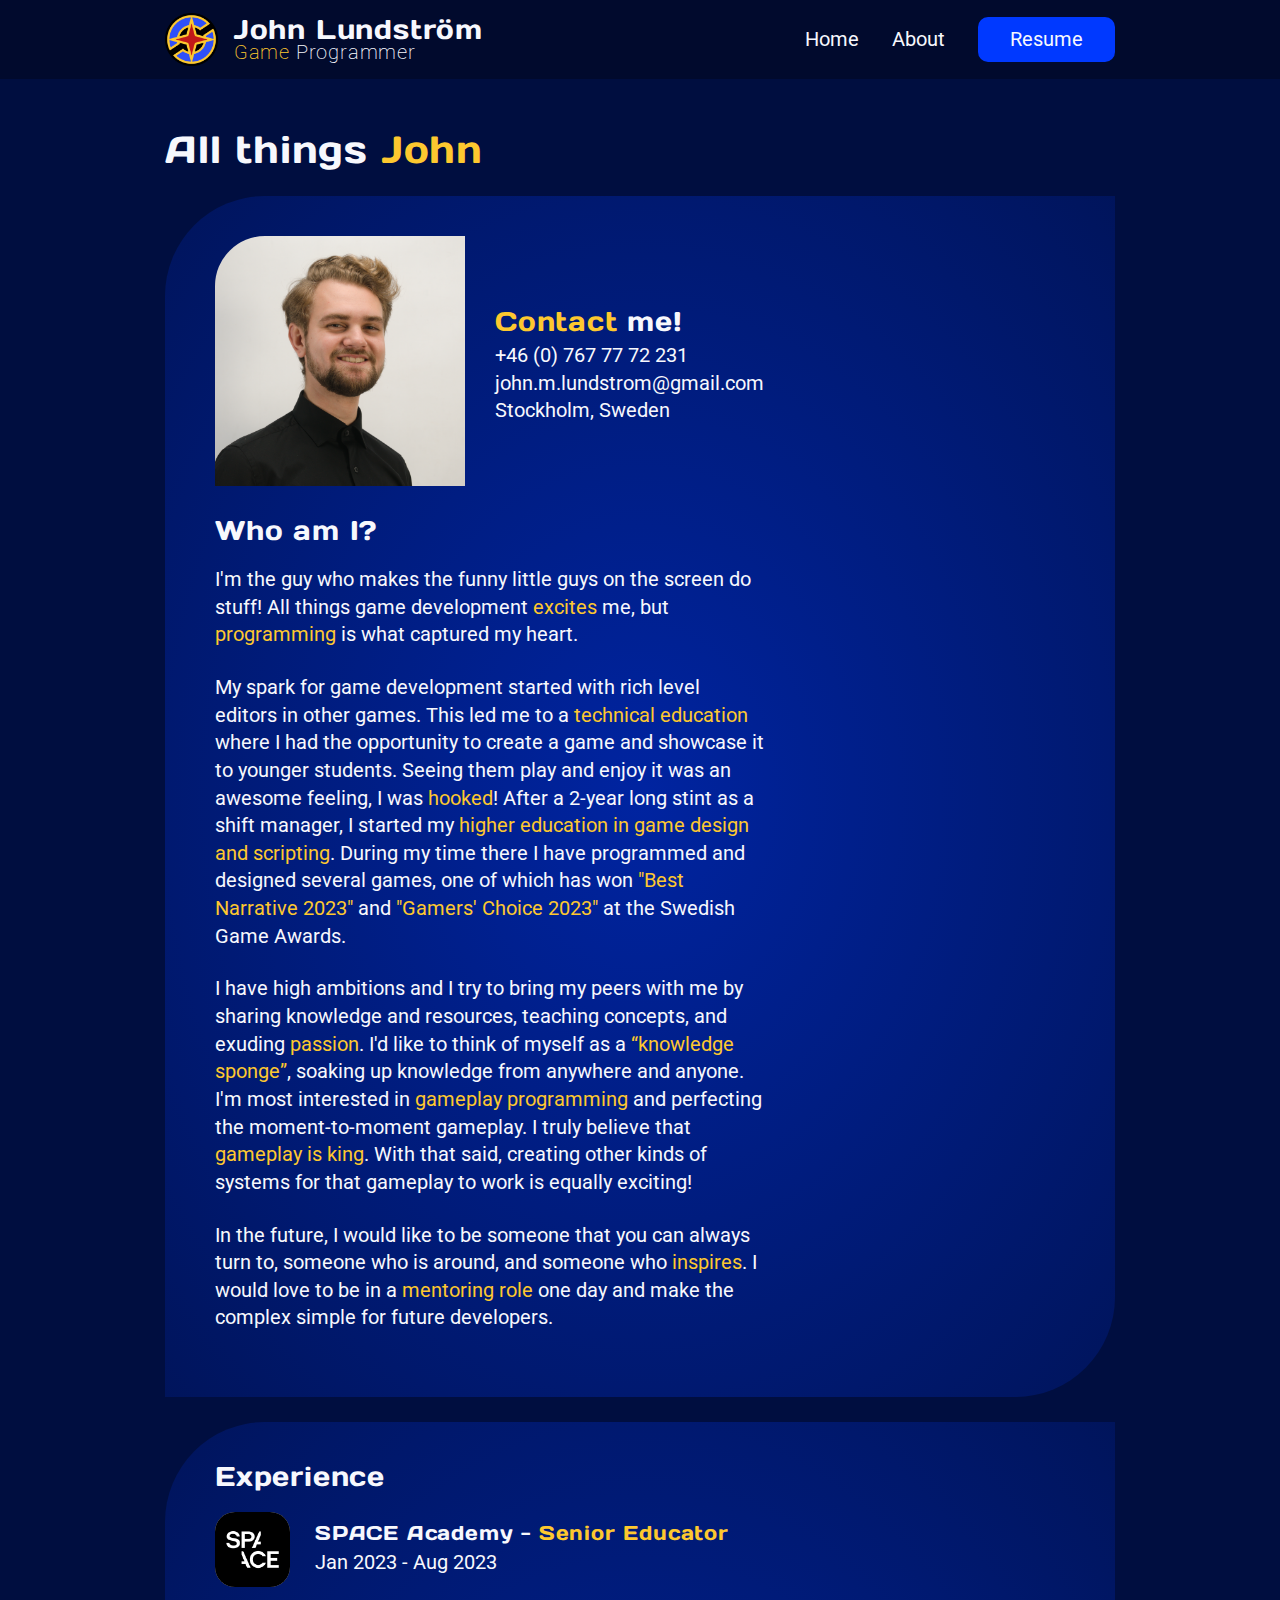
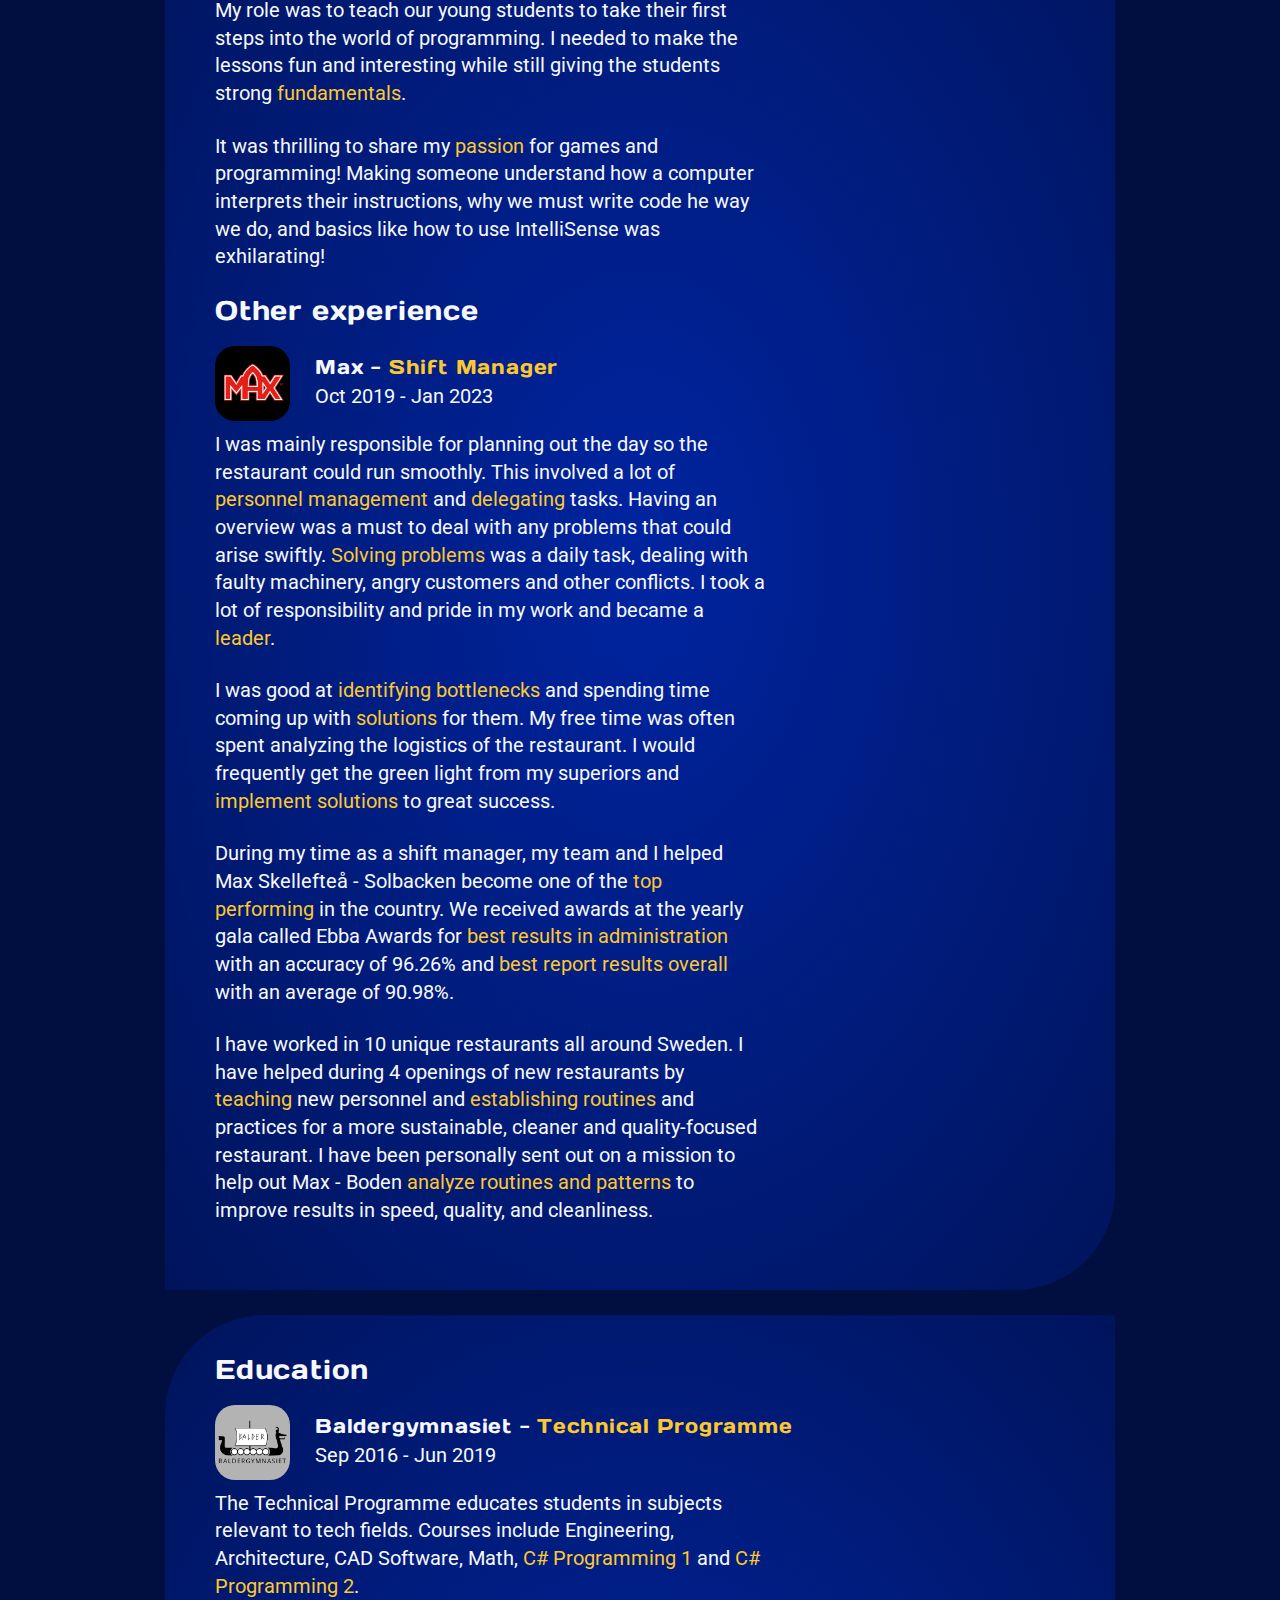
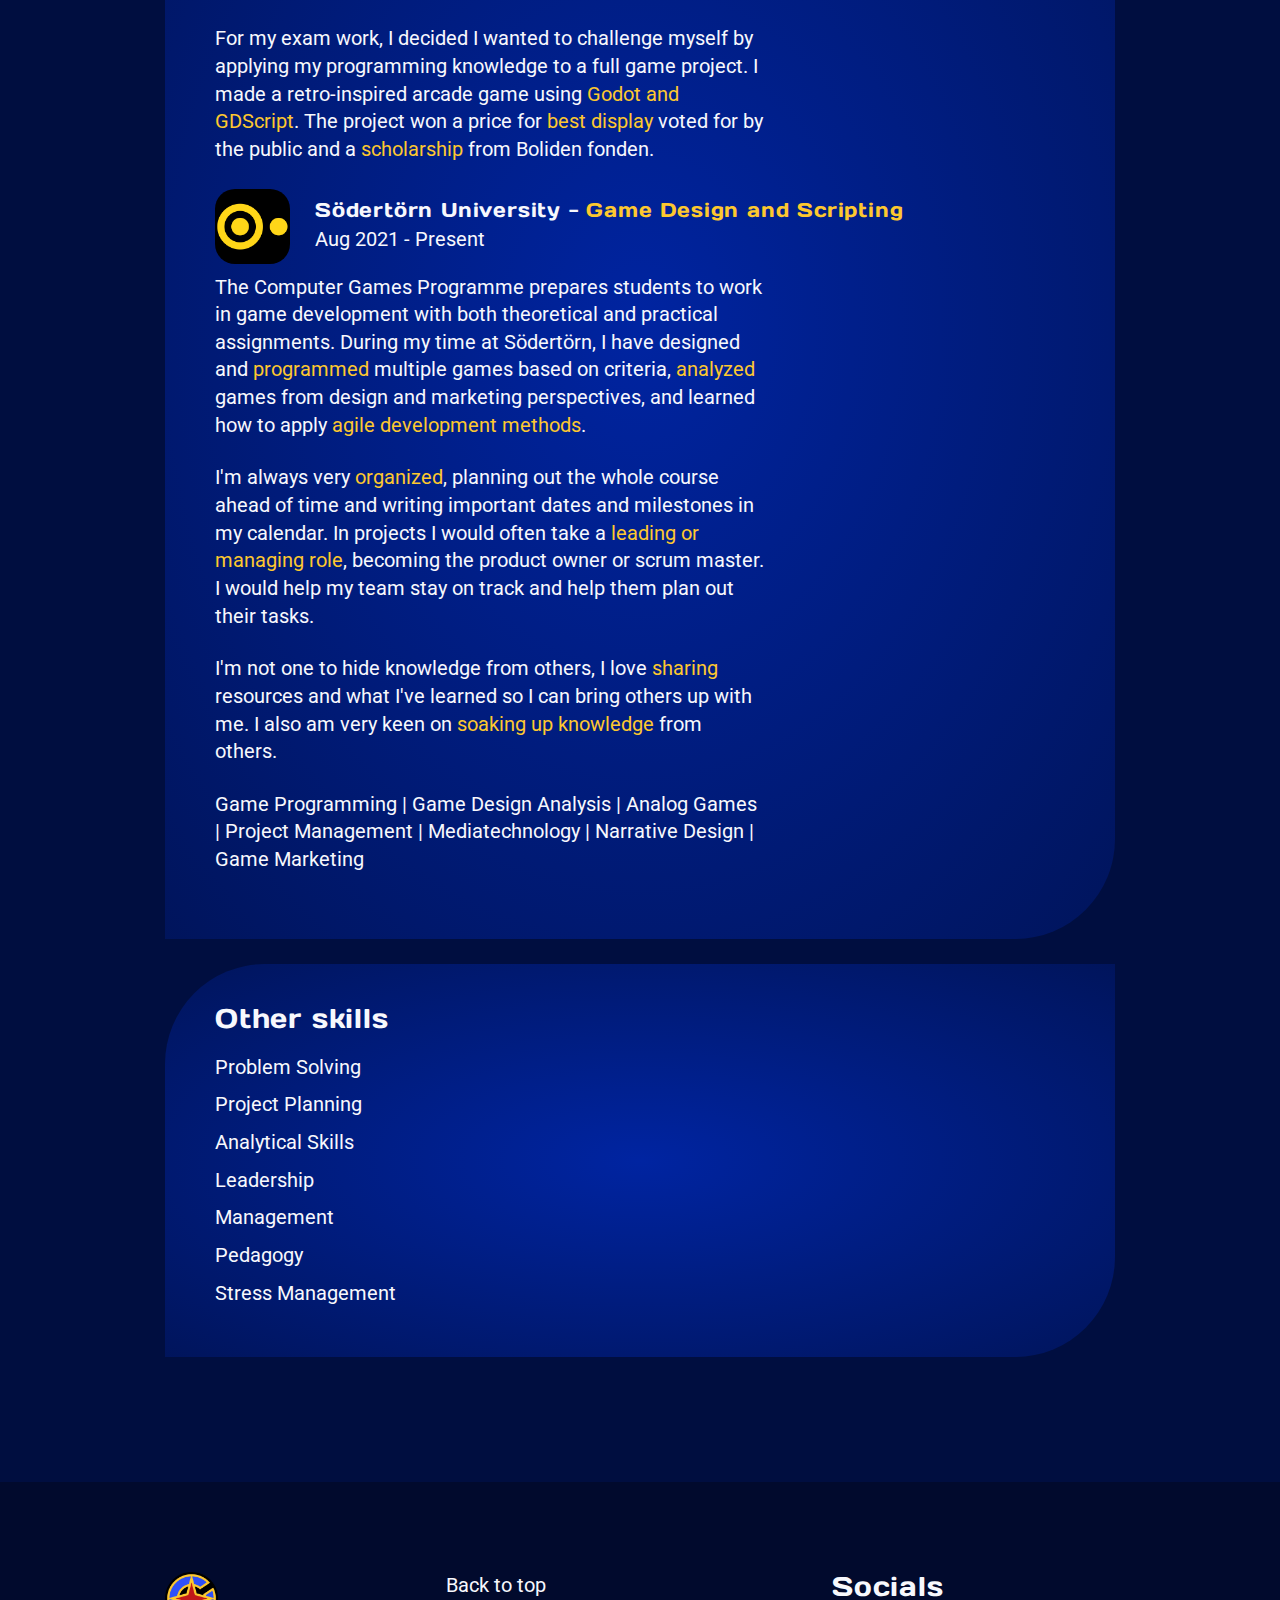
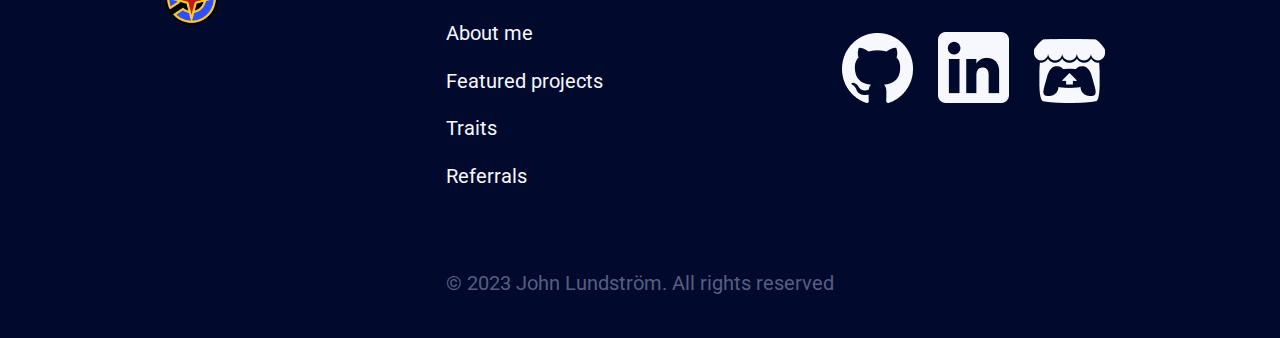
==== commit e99cde84: "Updates minor spelling mistakes" ====
--- a/about.html
+++ b/about.html
@@ -181,7 +181,7 @@
               sustainable, cleaner and quality-focused restaurant. I have been
               personally sent out on a mission to help out Max - Boden
               <em>analyze routines and patterns</em> to improve results in
-              speed, quality and cleanliness.
+              speed, quality, and cleanliness.
             </p>
           </div>
         </div>
@@ -267,7 +267,7 @@
               <li class="about-skill">Leadership</li>
               <li class="about-skill">Management</li>
               <li class="about-skill">Pedagogy</li>
-              <li class="about-skill">Stess Management</li>
+              <li class="about-skill">Stress Management</li>
             </ul>
           </div>
         </div>
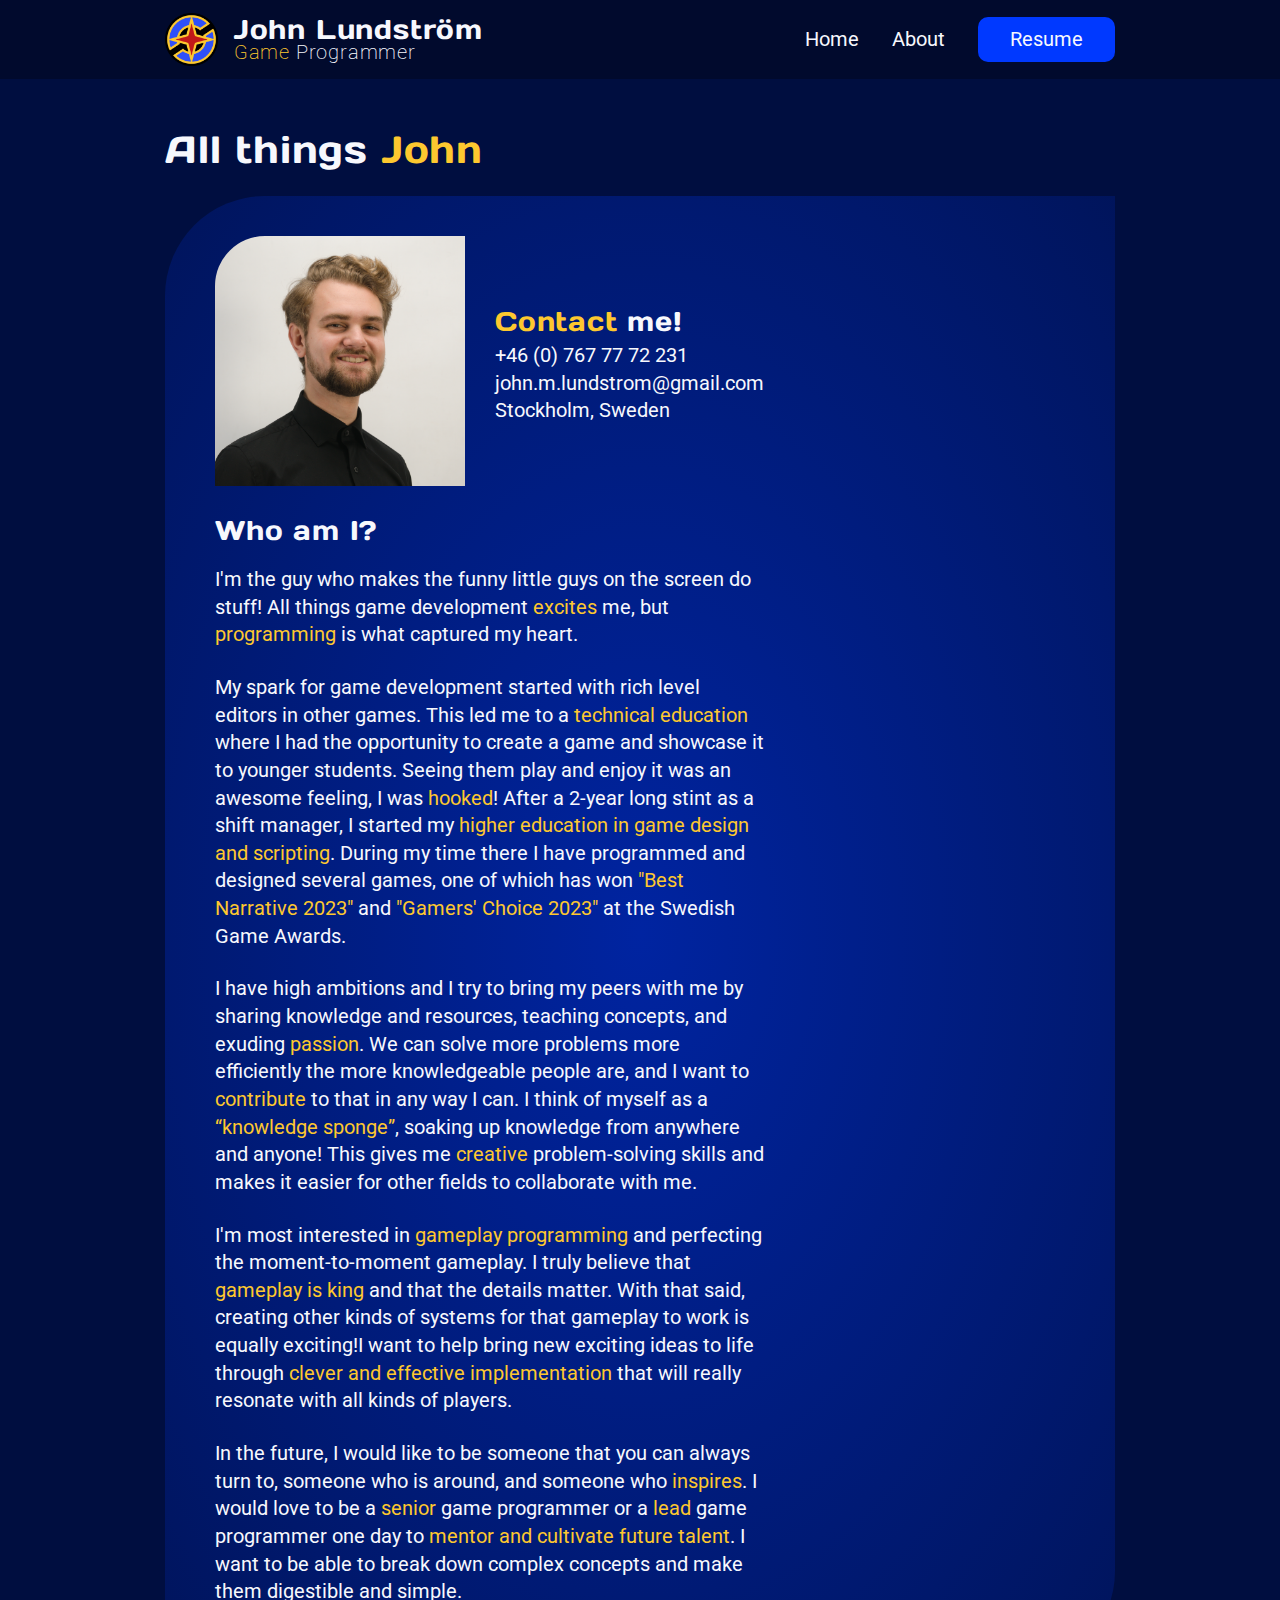
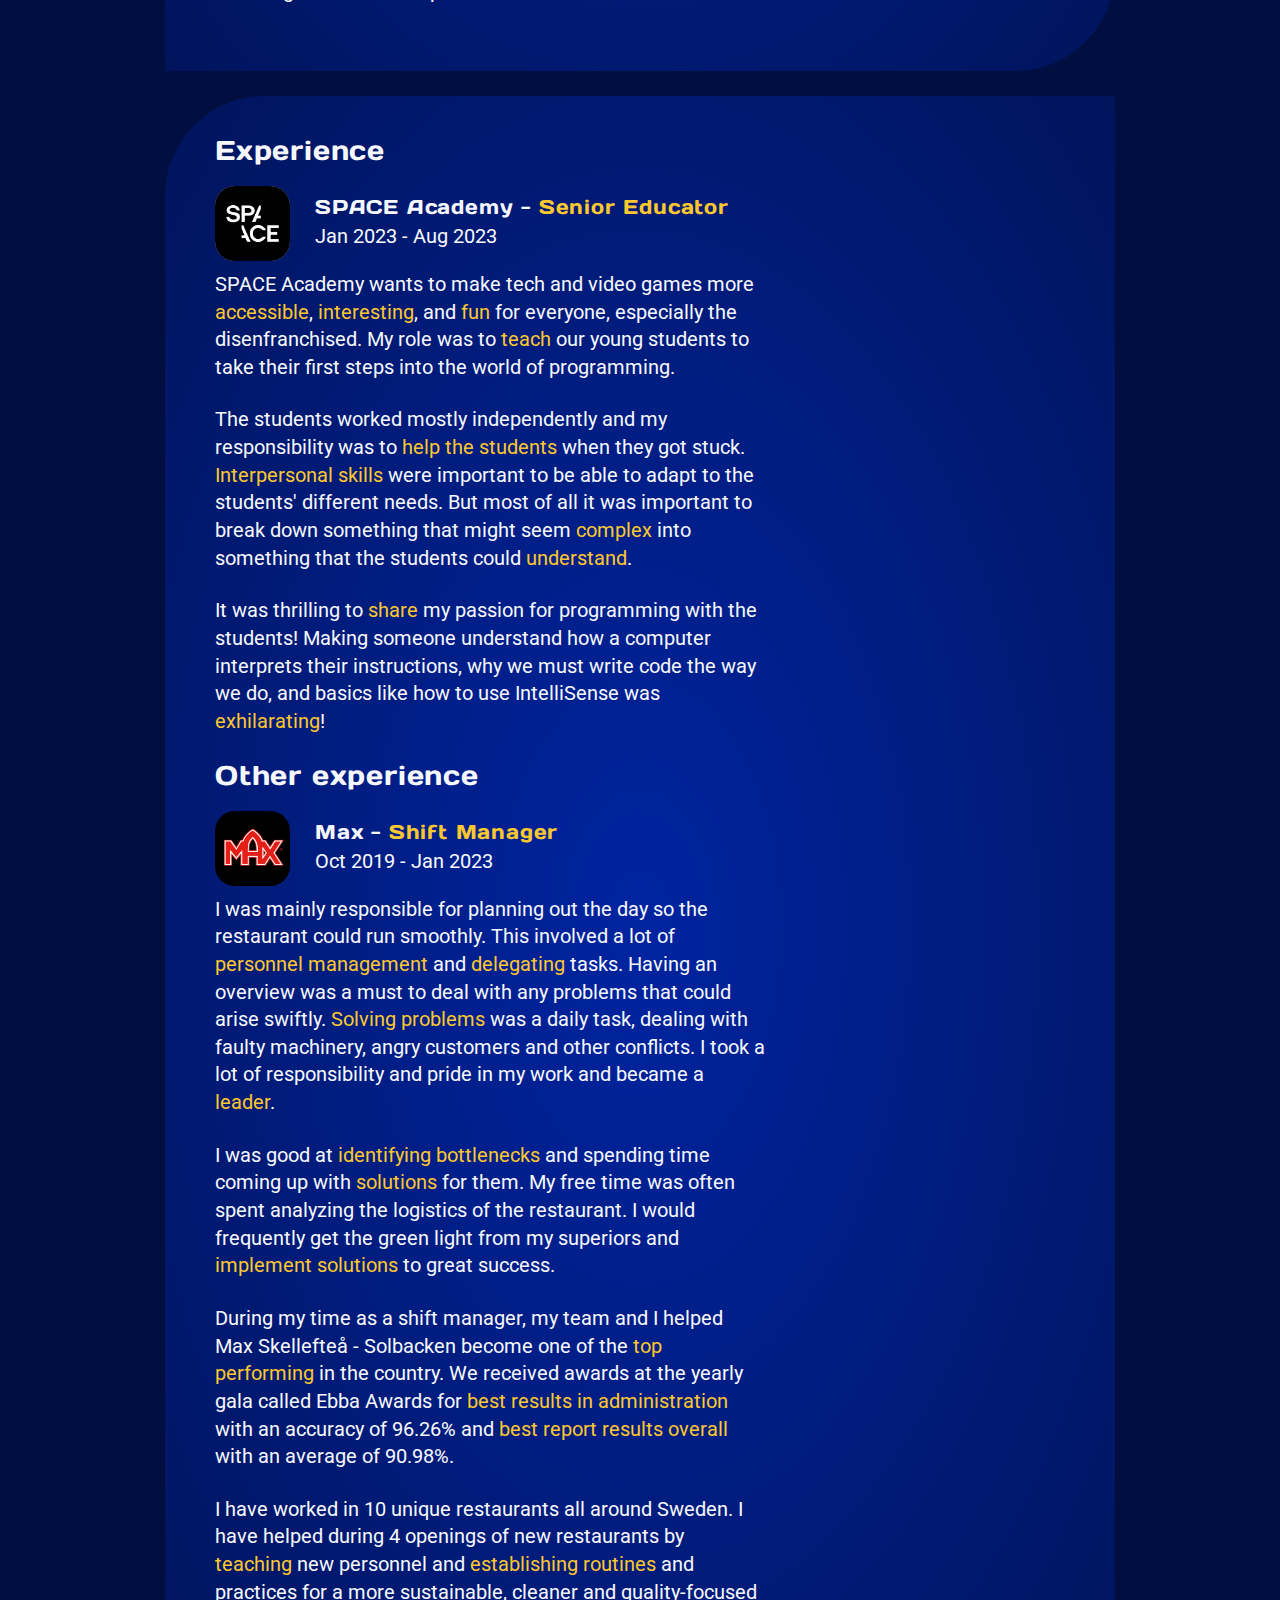
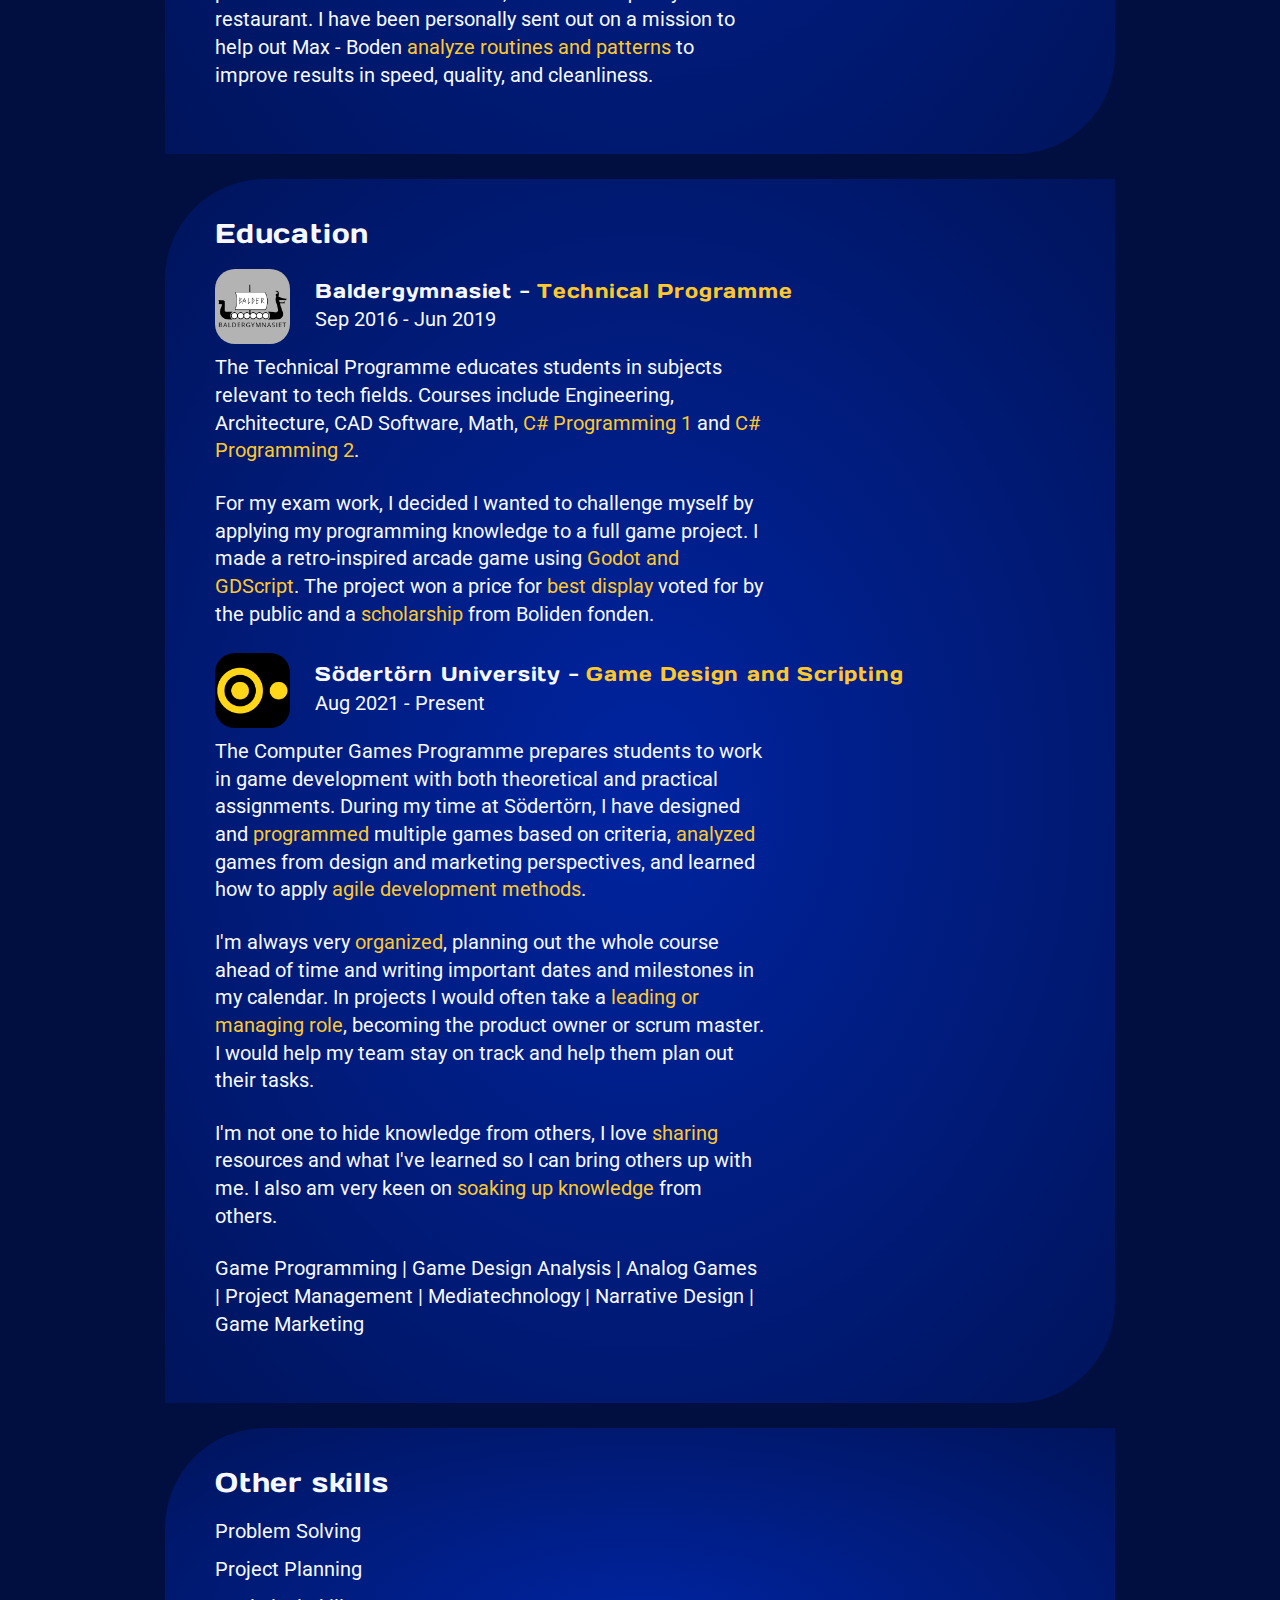
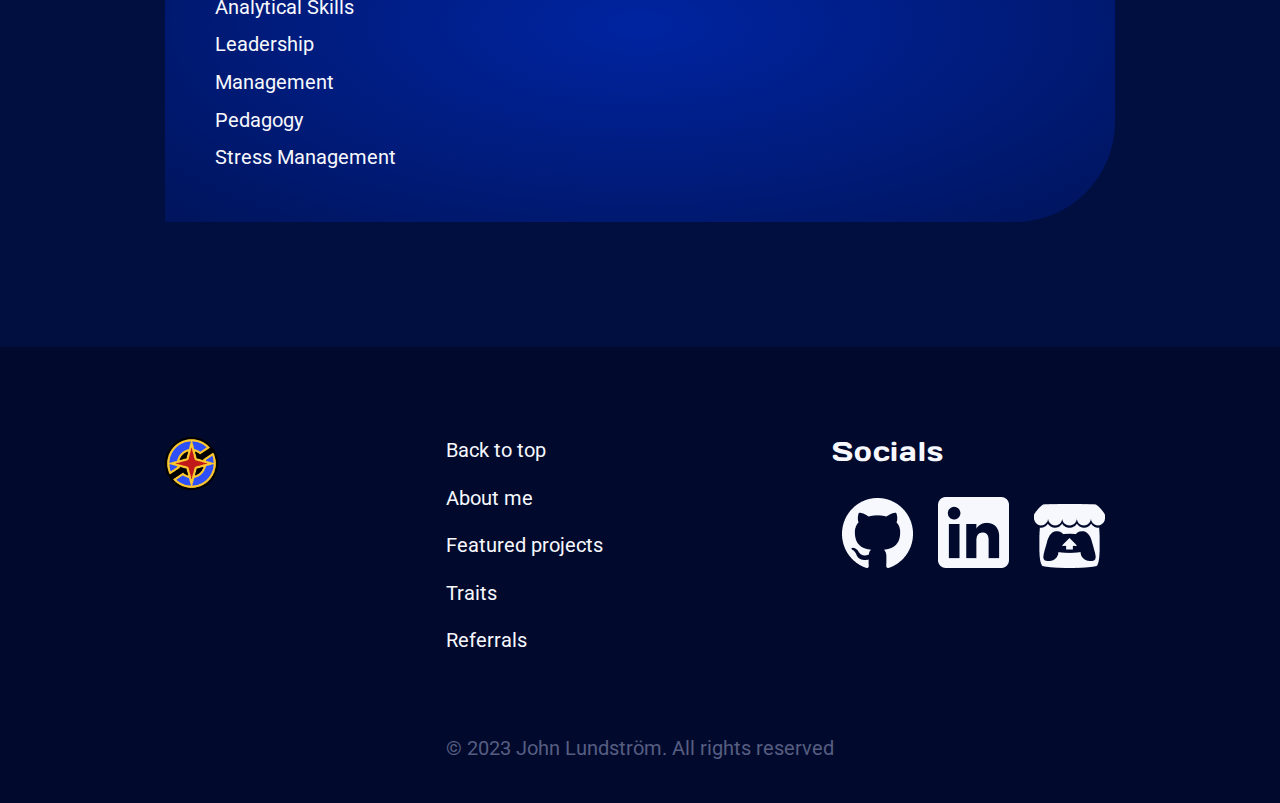
==== commit f04ddcc8: "Updated about description and Senior Educator description" ====
--- a/about.html
+++ b/about.html
@@ -90,20 +90,29 @@
             <p class="about-paragraph">
               I have high ambitions and I try to bring my peers with me by
               sharing knowledge and resources, teaching concepts, and exuding
-              <em>passion</em>. I'd like to think of myself as a
-              <em>“knowledge sponge”</em>, soaking up knowledge from anywhere
-              and anyone. I'm most interested in
-              <em>gameplay programming</em> and perfecting the moment-to-moment
-              gameplay. I truly believe that <em>gameplay is king</em>. With
-              that said, creating other kinds of systems for that gameplay to
-              work is equally exciting!
+              <em>passion</em>. We can solve more problems more efficiently the
+              more knowledgeable people are, and I want to
+              <em>contribute</em> to that in any way I can. I think of myself as
+              a <em>“knowledge sponge”</em>, soaking up knowledge from anywhere
+              and anyone! This gives me <em>creative</em> problem-solving skills
+              and makes it easier for other fields to collaborate with me.
+            </p>
+            <p class="about-paragraph">
+              I'm most interested in <em>gameplay programming</em> and
+              perfecting the moment-to-moment gameplay. I truly believe that
+              <em>gameplay is king</em> and that the details matter. With that
+              said, creating other kinds of systems for that gameplay to work is
+              equally exciting!I want to help bring new exciting ideas to life
+              through <em>clever and effective implementation</em> that will
+              really resonate with all kinds of players.
             </p>
             <p class="about-paragraph">
               In the future, I would like to be someone that you can always turn
               to, someone who is around, and someone who
-              <em>inspires</em>. I would love to be in a
-              <em>mentoring role</em> one day and make the complex simple for
-              future developers.
+              <em>inspires</em>. I would love to be a <em>senior</em> game
+              programmer or a <em>lead</em> game programmer one day to
+              <em>mentor and cultivate future talent</em>. I want to be able to
+              break down complex concepts and make them digestible and simple.
             </p>
           </div>
         </div>
@@ -124,16 +133,26 @@
               </div>
             </div>
             <p class="about-paragraph">
-              My role was to teach our young students to take their first steps
-              into the world of programming. I needed to make the lessons fun
-              and interesting while still giving the students strong
-              <em>fundamentals</em>.
-            </p>
-            <p class="about-paragraph">
-              It was thrilling to share my <em>passion</em> for games and
-              programming! Making someone understand how a computer interprets
-              their instructions, why we must write code he way we do, and
-              basics like how to use IntelliSense was exhilarating!
+              SPACE Academy wants to make tech and video games more
+              <em>accessible</em>, <em>interesting</em>, and <em>fun</em> for
+              everyone, especially the disenfranchised. My role was to
+              <em>teach</em> our young students to take their first steps into
+              the world of programming.
+            </p>
+            <p class="about-paragraph">
+              The students worked mostly independently and my responsibility was
+              to <em>help the students</em> when they got stuck.
+              <em>Interpersonal skills</em>
+              were important to be able to adapt to the students' different
+              needs. But most of all it was important to break down something
+              that might seem <em>complex</em> into something that the students
+              could <em>understand</em>.
+            </p>
+            <p class="about-paragraph">
+              It was thrilling to <em>share</em> my passion for programming with
+              the students! Making someone understand how a computer interprets
+              their instructions, why we must write code the way we do, and
+              basics like how to use IntelliSense was <em>exhilarating</em>!
             </p>
             <h4>Other experience</h4>
             <div class="section-header">
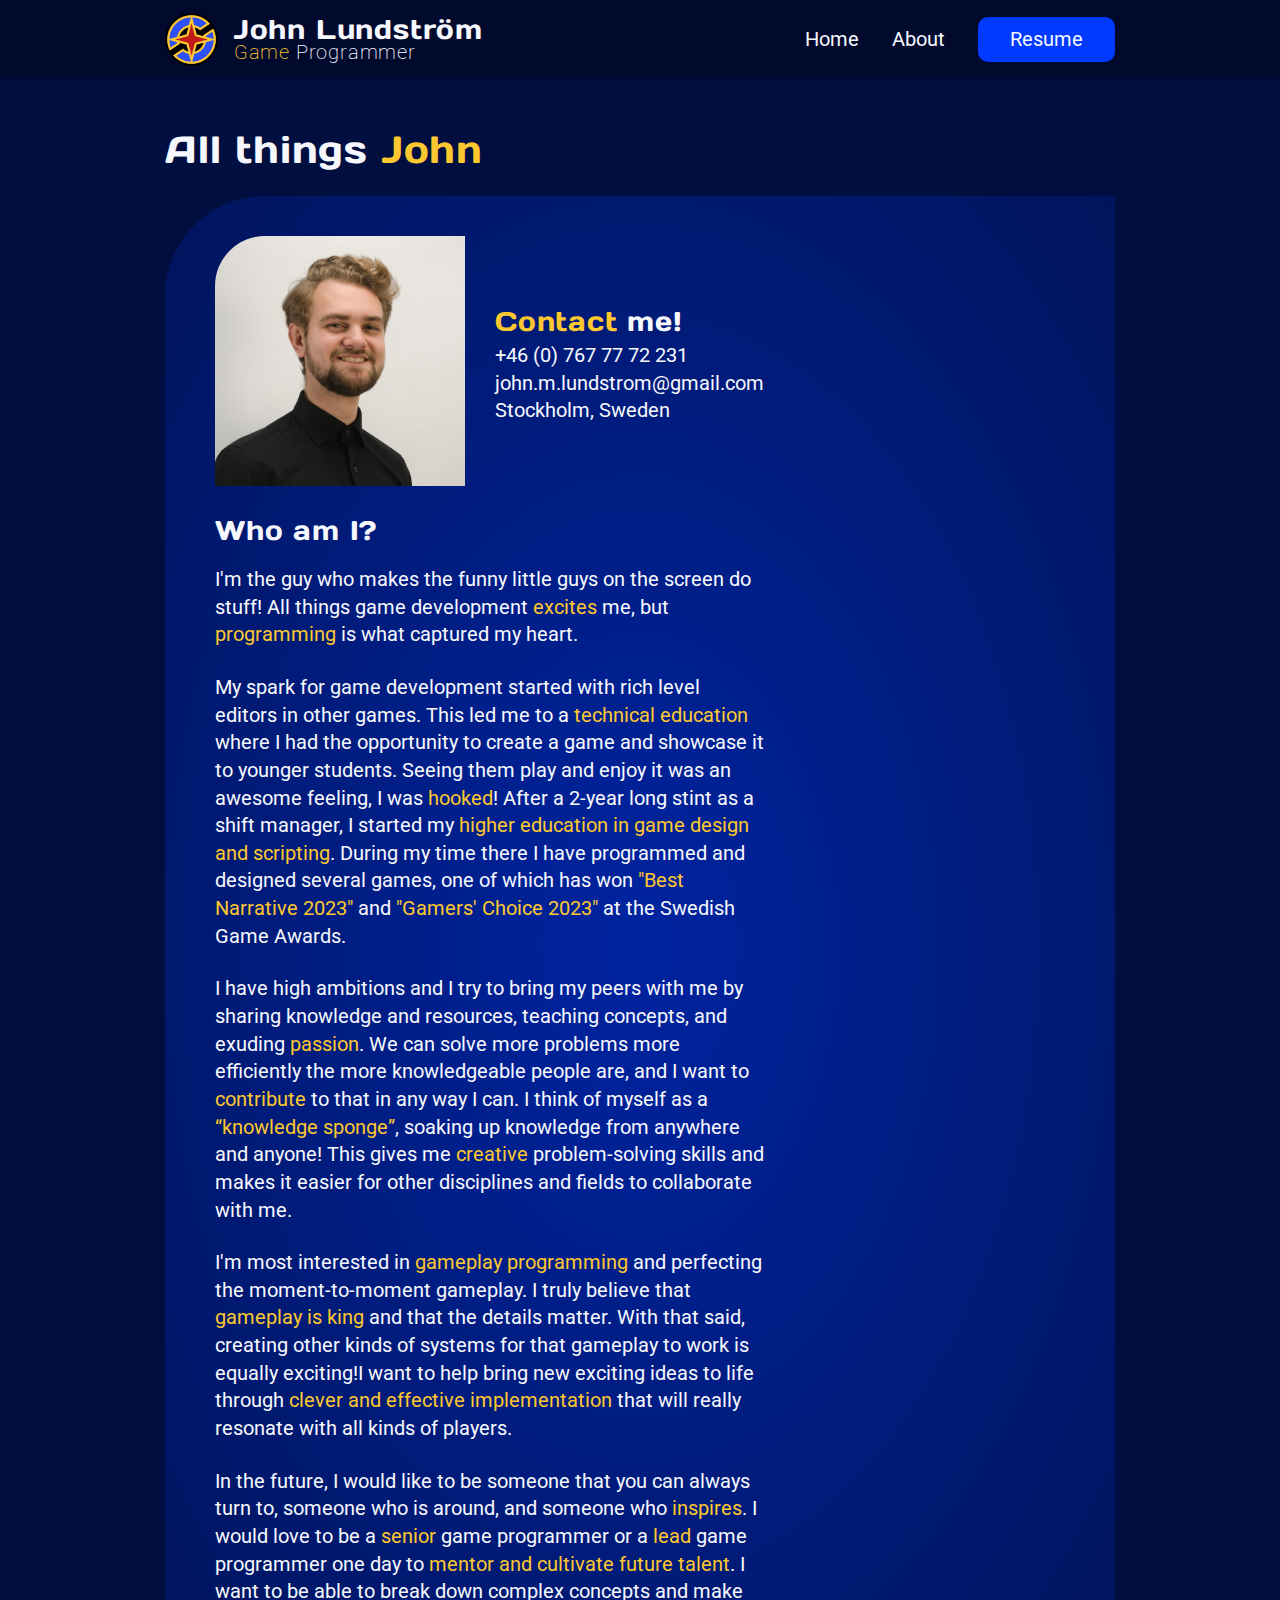
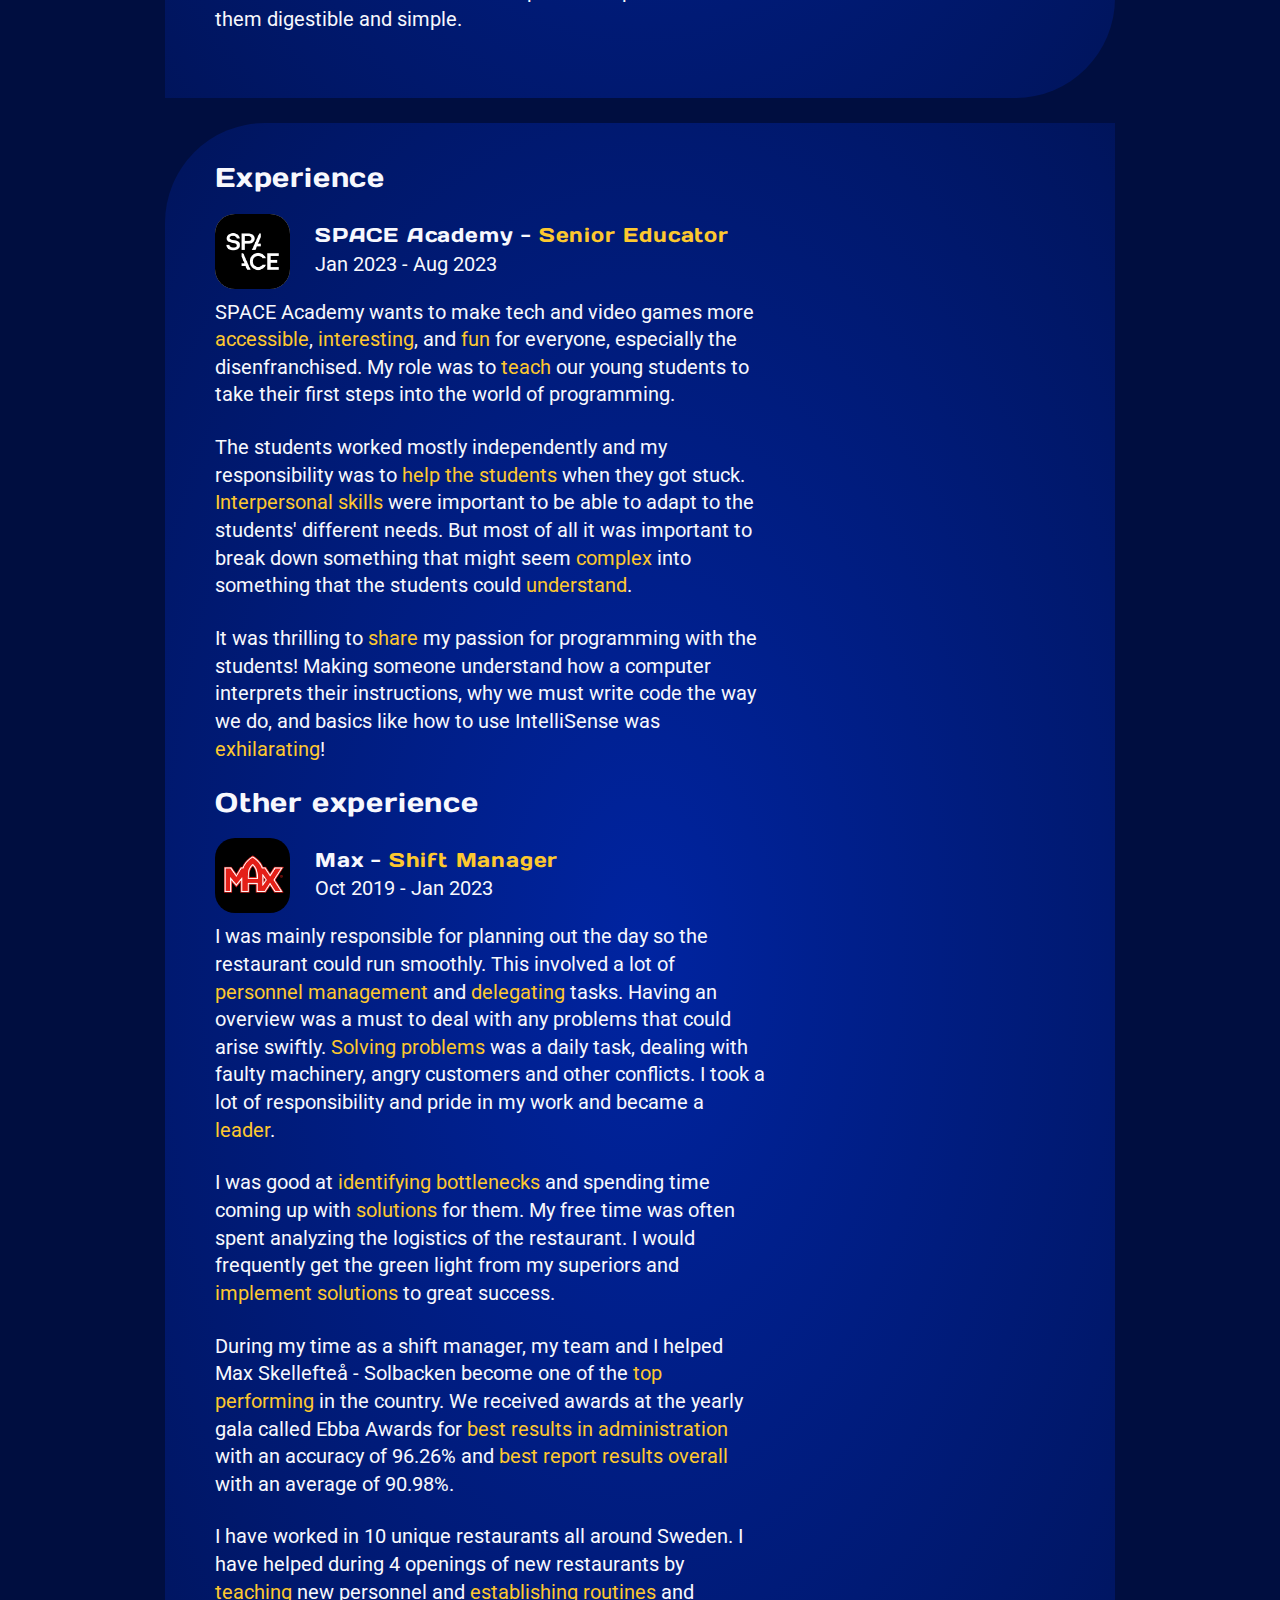
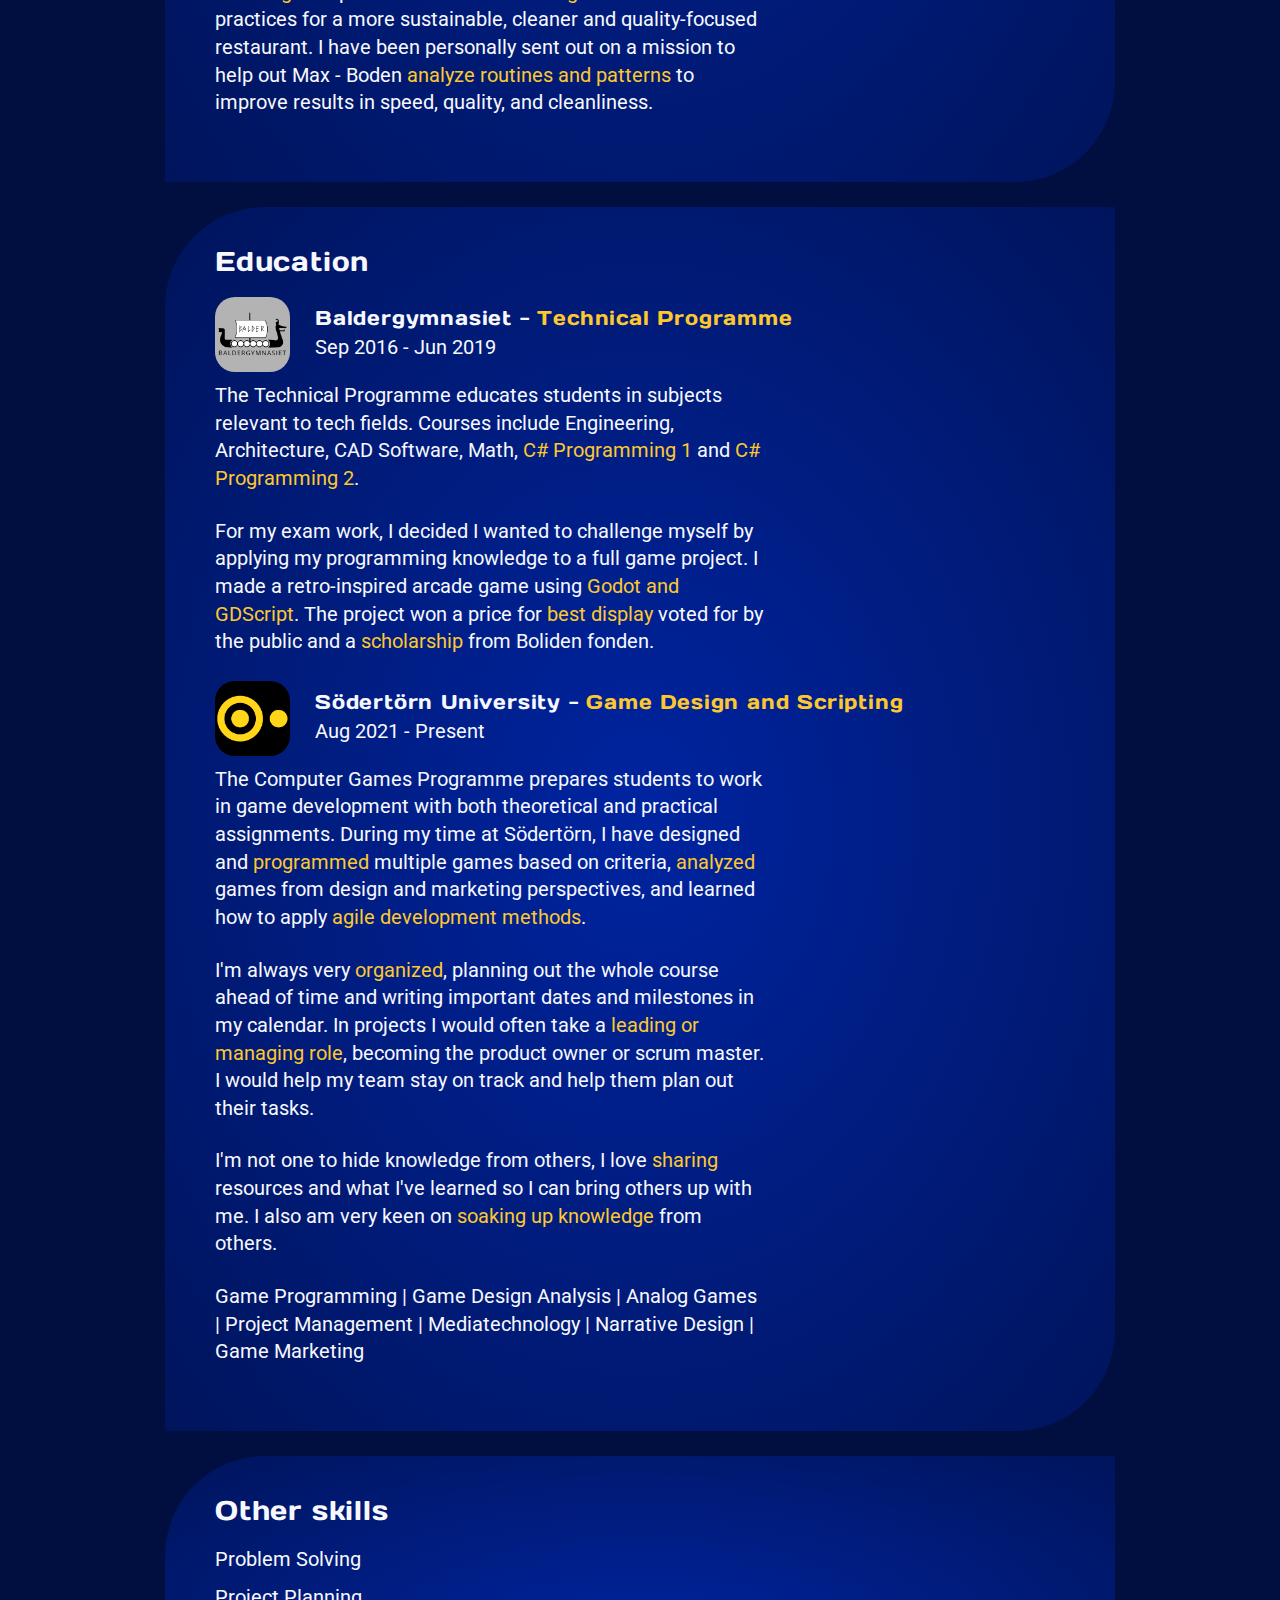
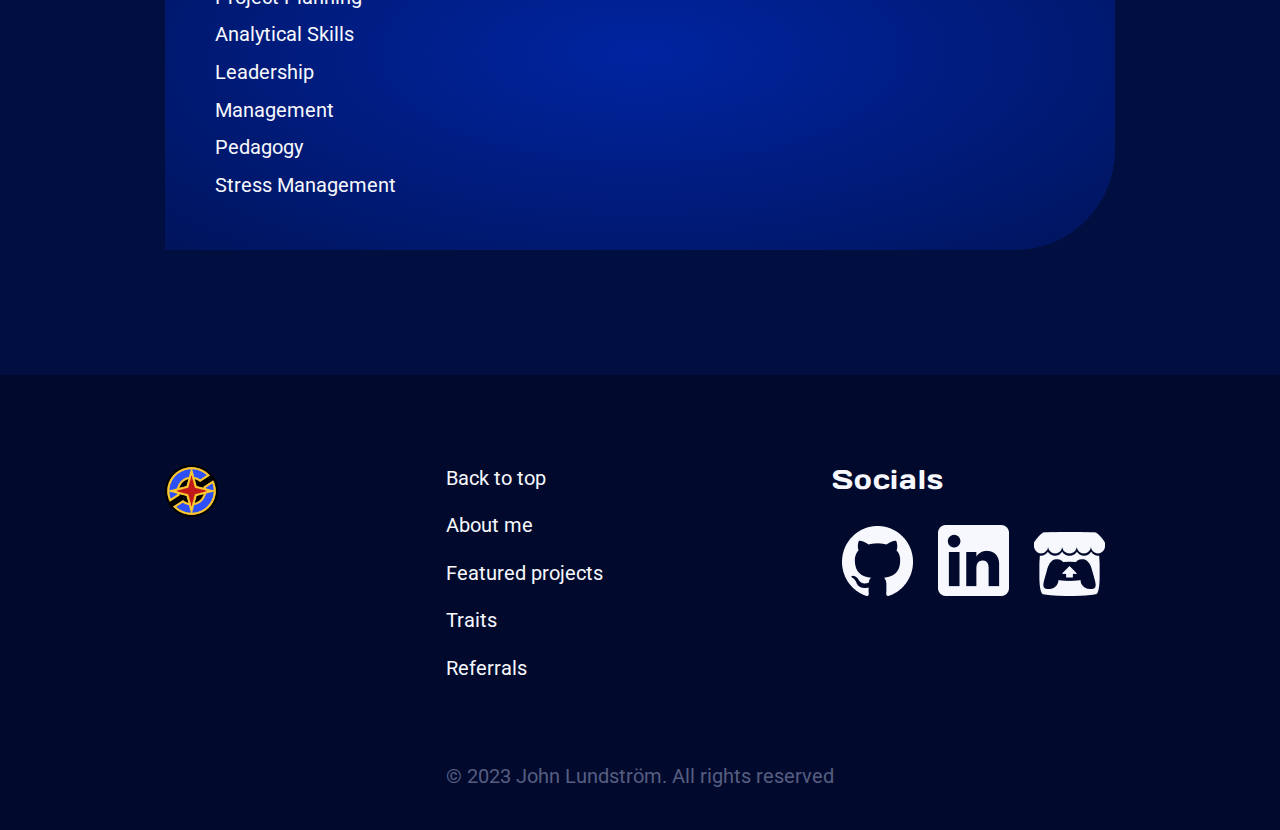
==== commit 5bf963f4: "Added disciplines to collaboration text" ====
--- a/about.html
+++ b/about.html
@@ -95,7 +95,8 @@
               <em>contribute</em> to that in any way I can. I think of myself as
               a <em>“knowledge sponge”</em>, soaking up knowledge from anywhere
               and anyone! This gives me <em>creative</em> problem-solving skills
-              and makes it easier for other fields to collaborate with me.
+              and makes it easier for other disciplines and fields to
+              collaborate with me.
             </p>
             <p class="about-paragraph">
               I'm most interested in <em>gameplay programming</em> and
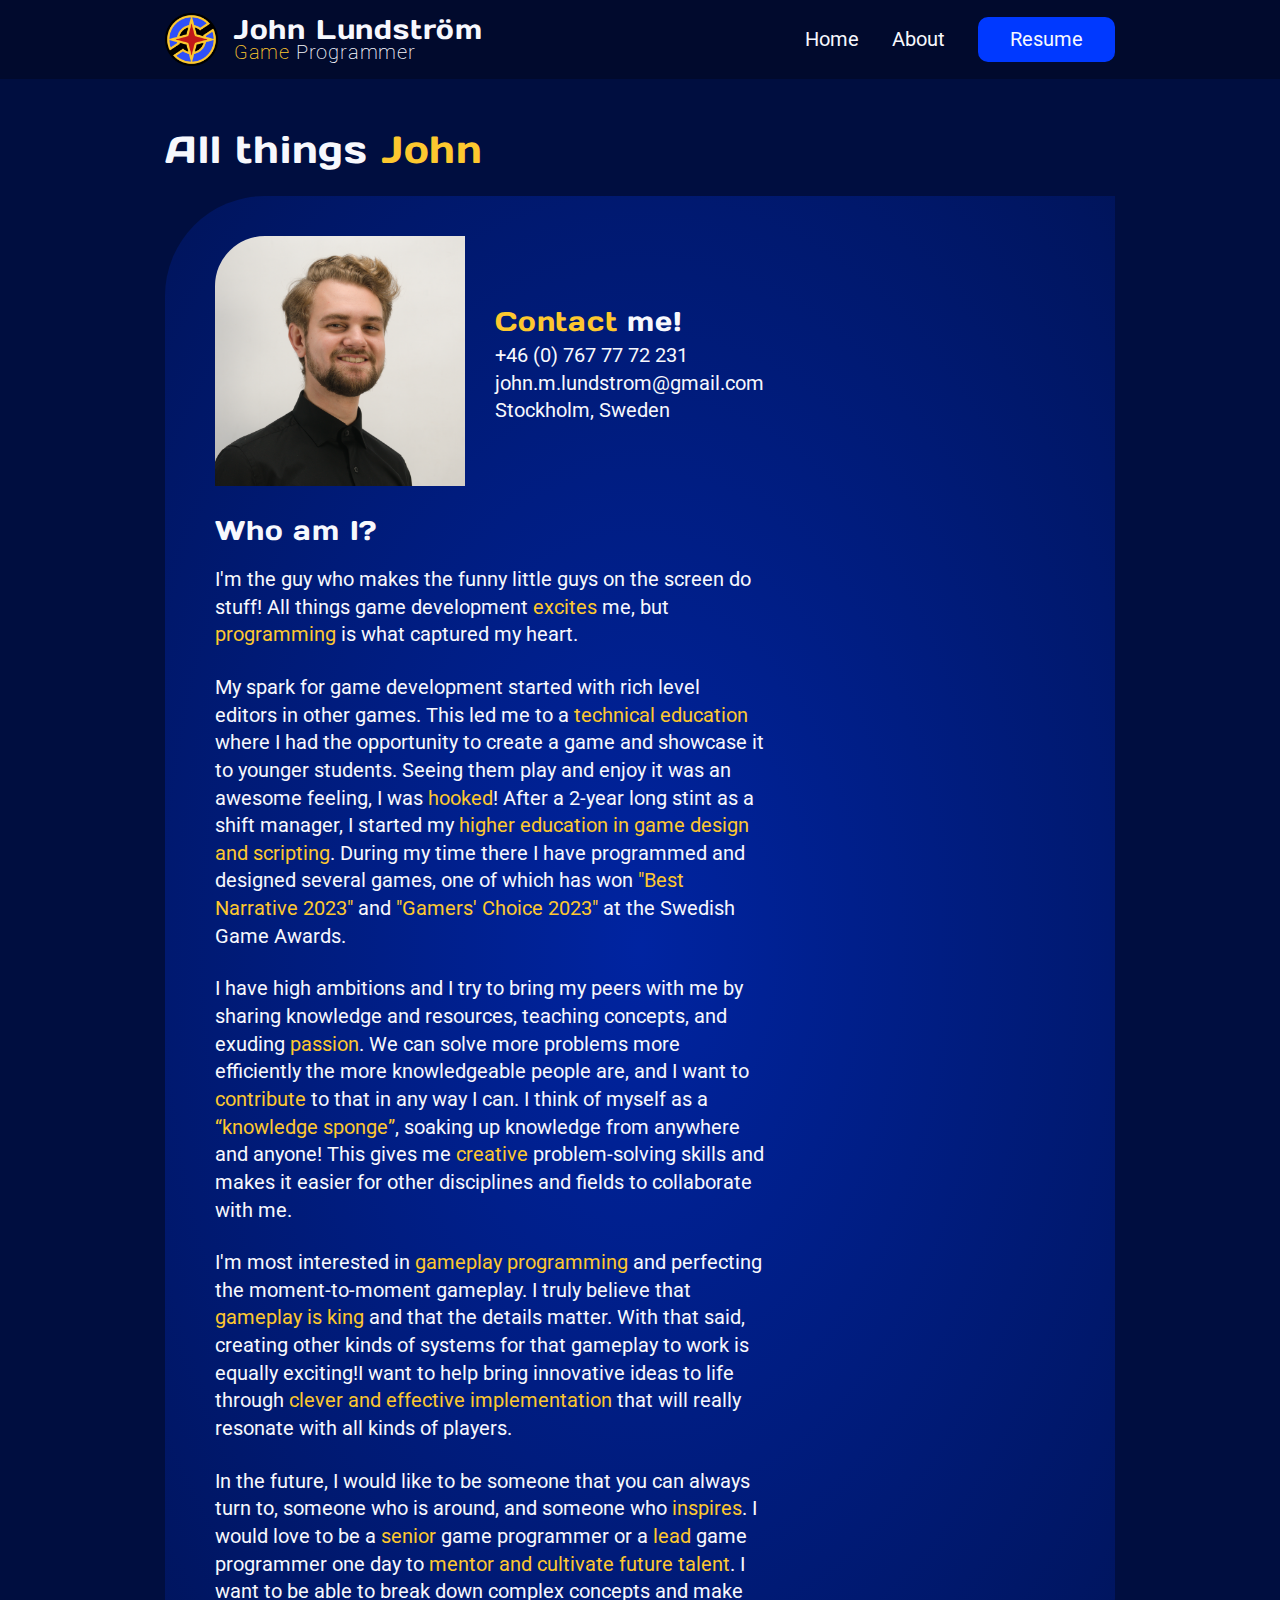
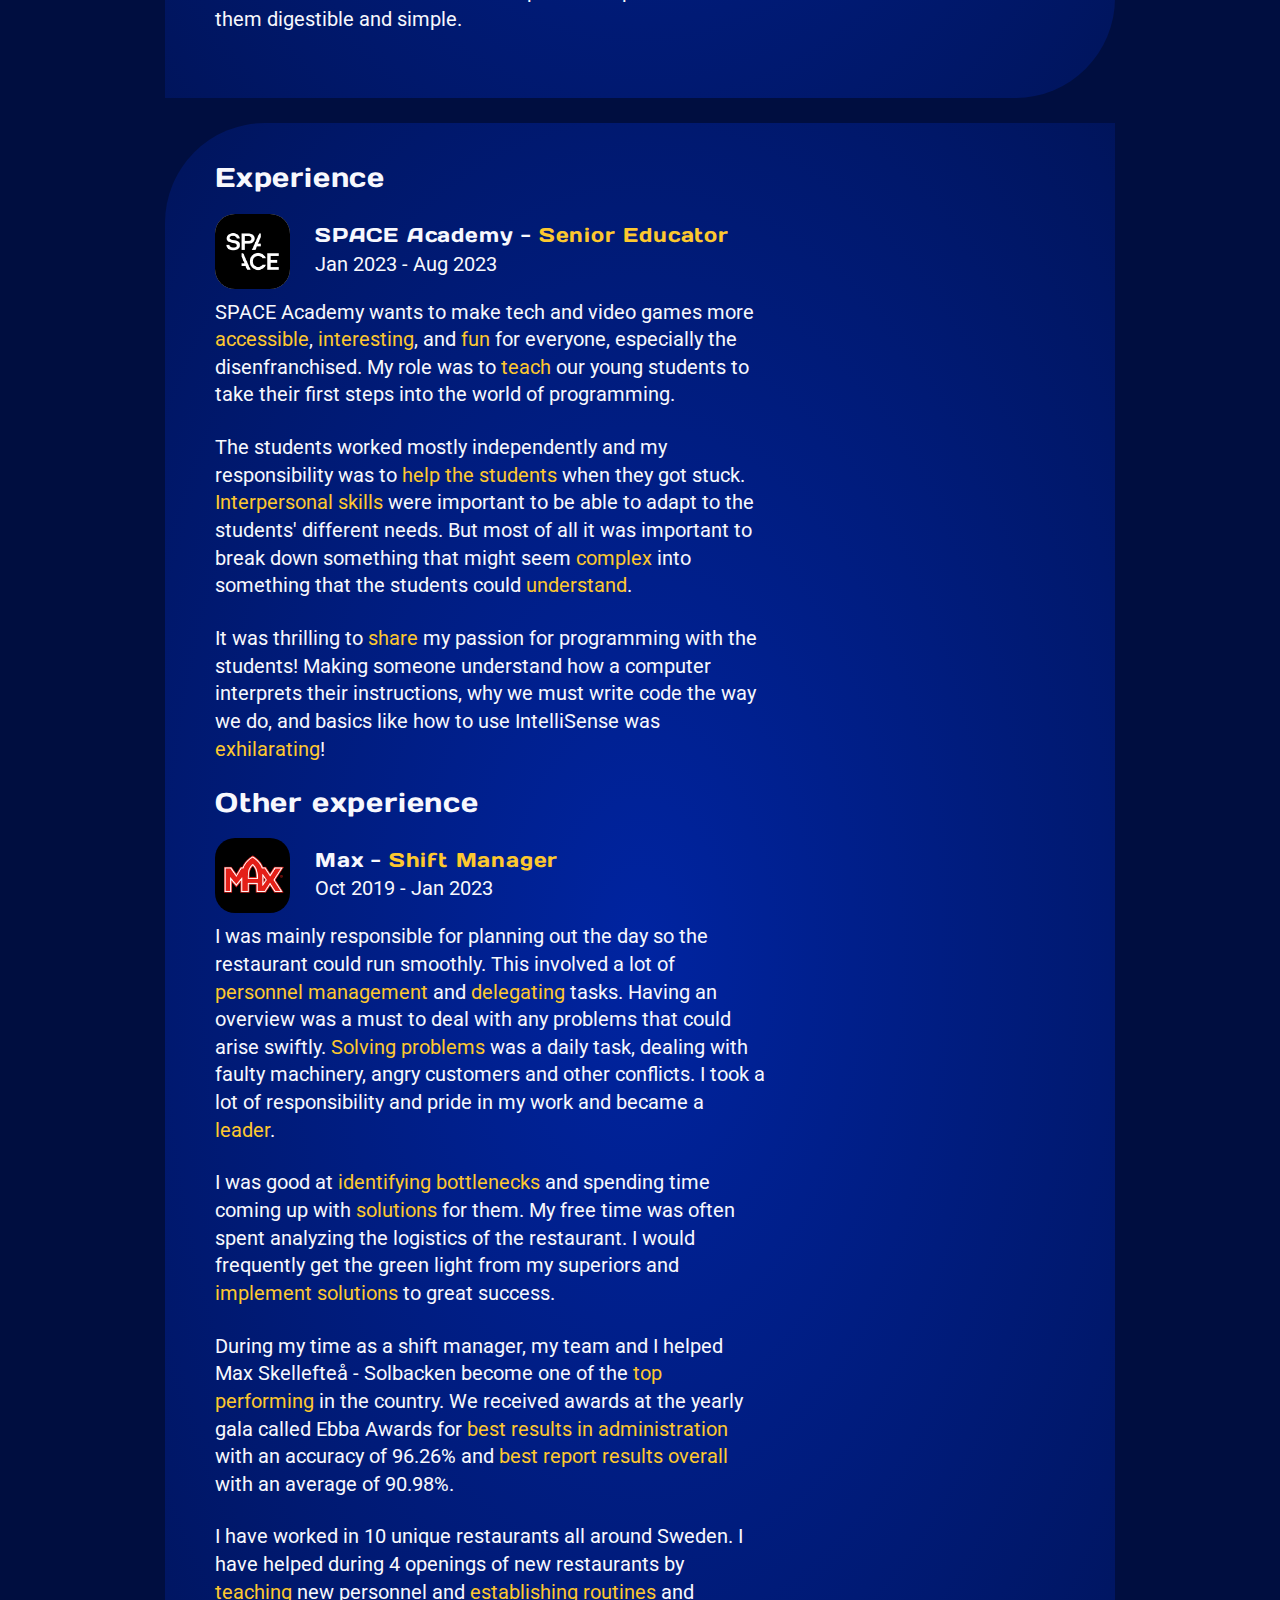
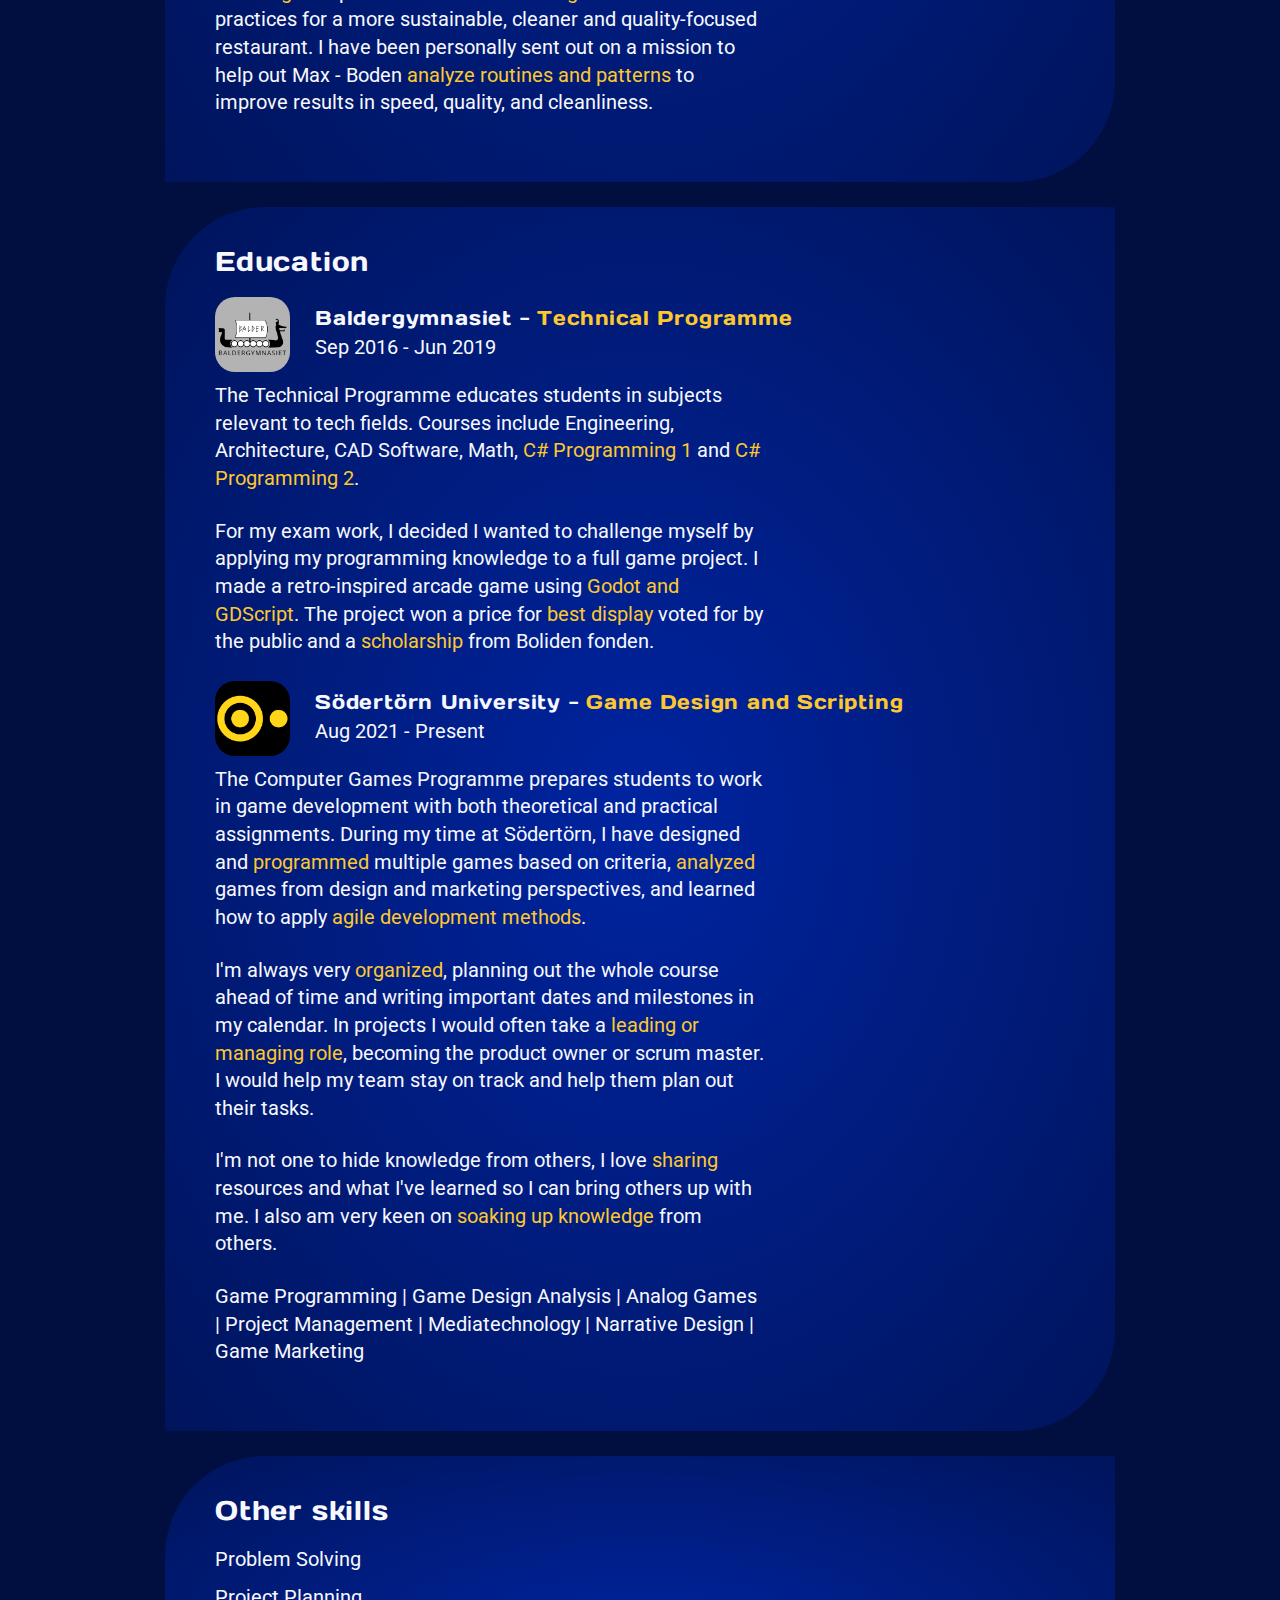
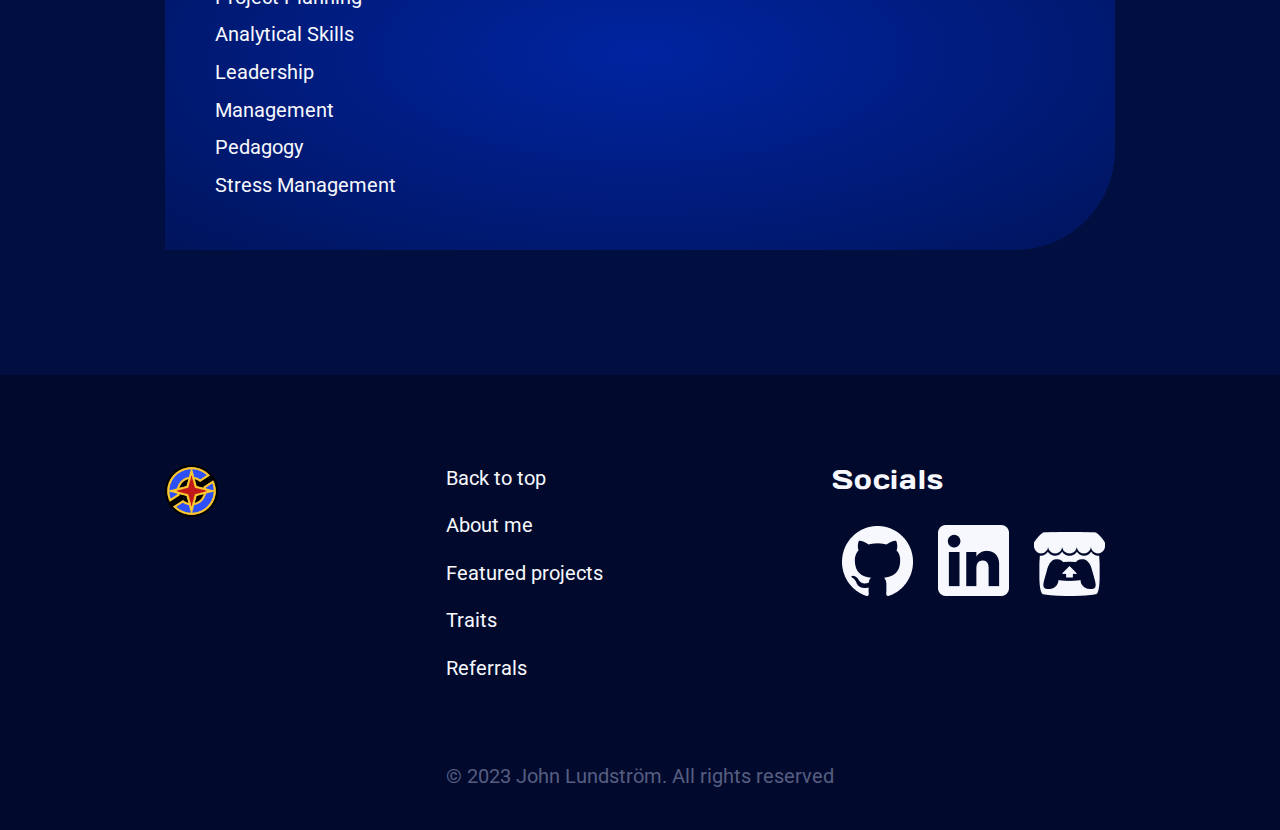
==== commit f0f5568f: "Changed exciting to innovative in about page" ====
--- a/about.html
+++ b/about.html
@@ -103,7 +103,7 @@
               perfecting the moment-to-moment gameplay. I truly believe that
               <em>gameplay is king</em> and that the details matter. With that
               said, creating other kinds of systems for that gameplay to work is
-              equally exciting!I want to help bring new exciting ideas to life
+              equally exciting!I want to help bring innovative ideas to life
               through <em>clever and effective implementation</em> that will
               really resonate with all kinds of players.
             </p>
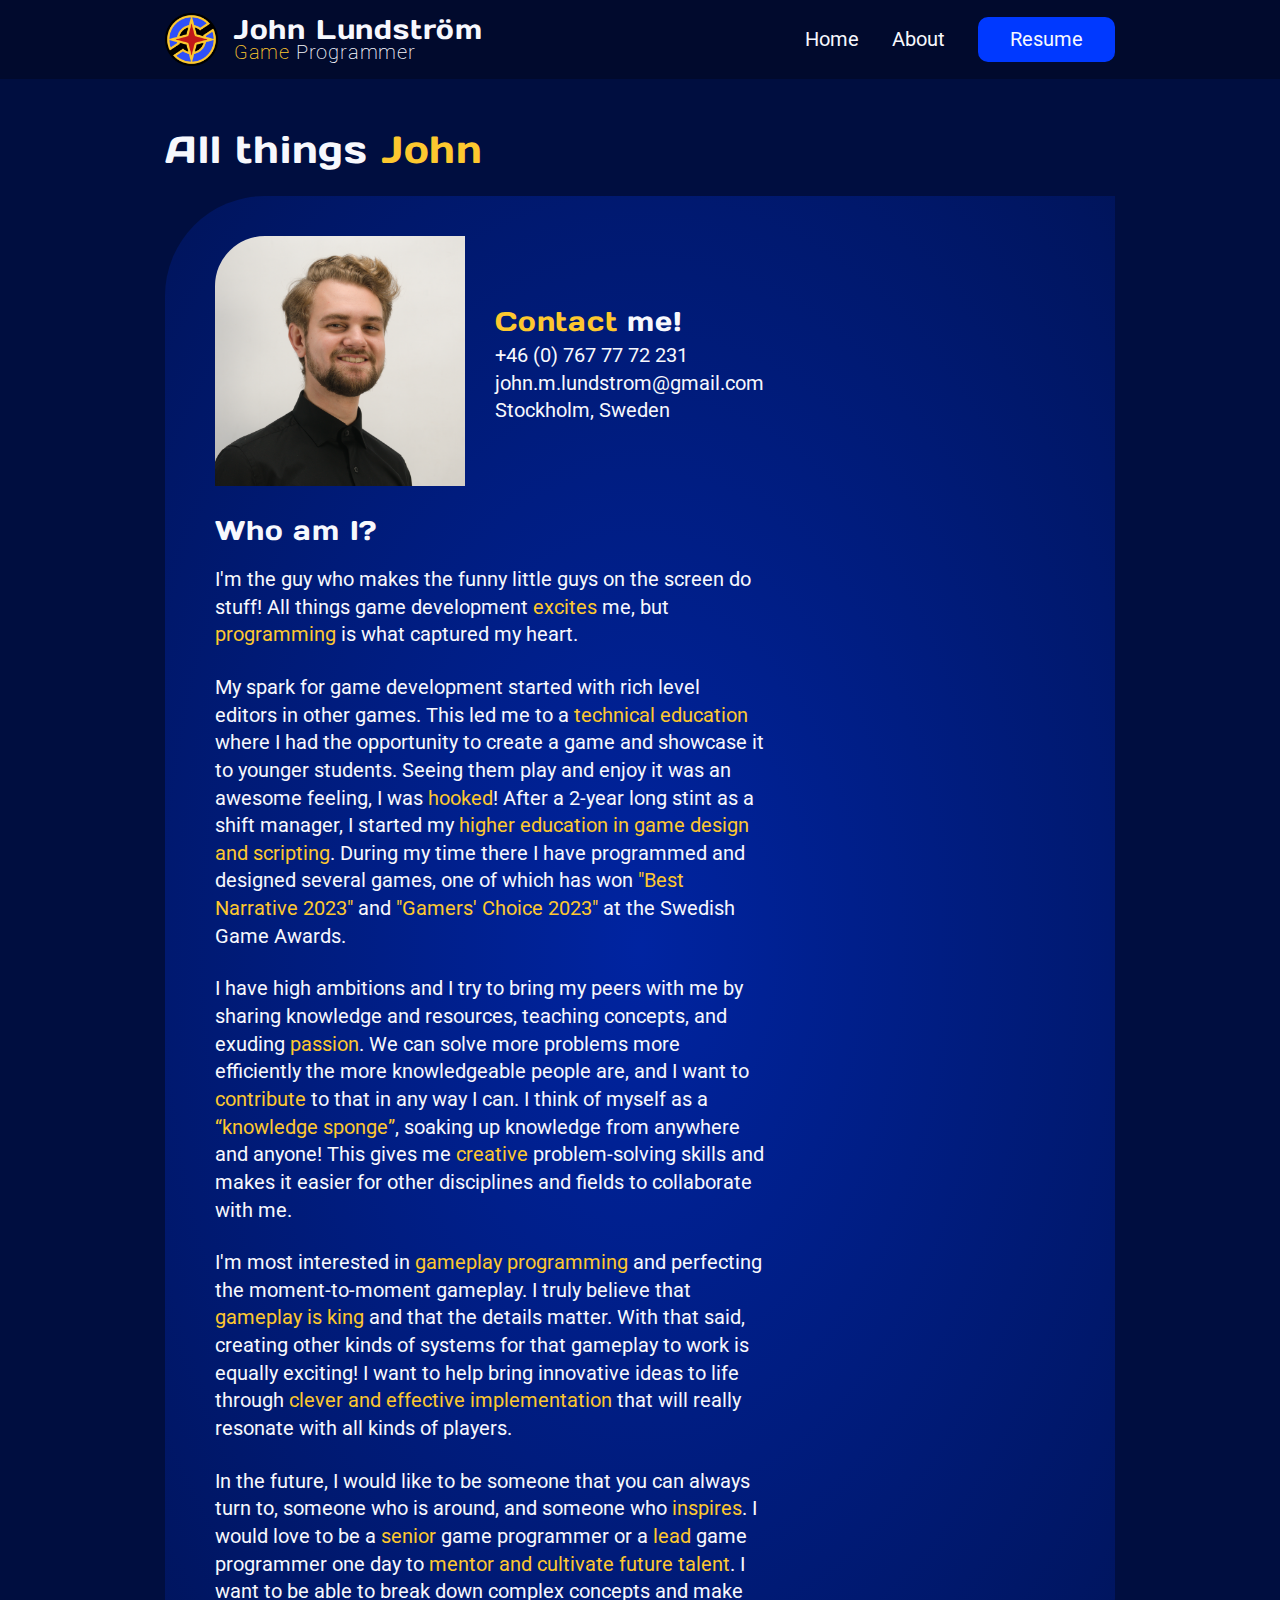
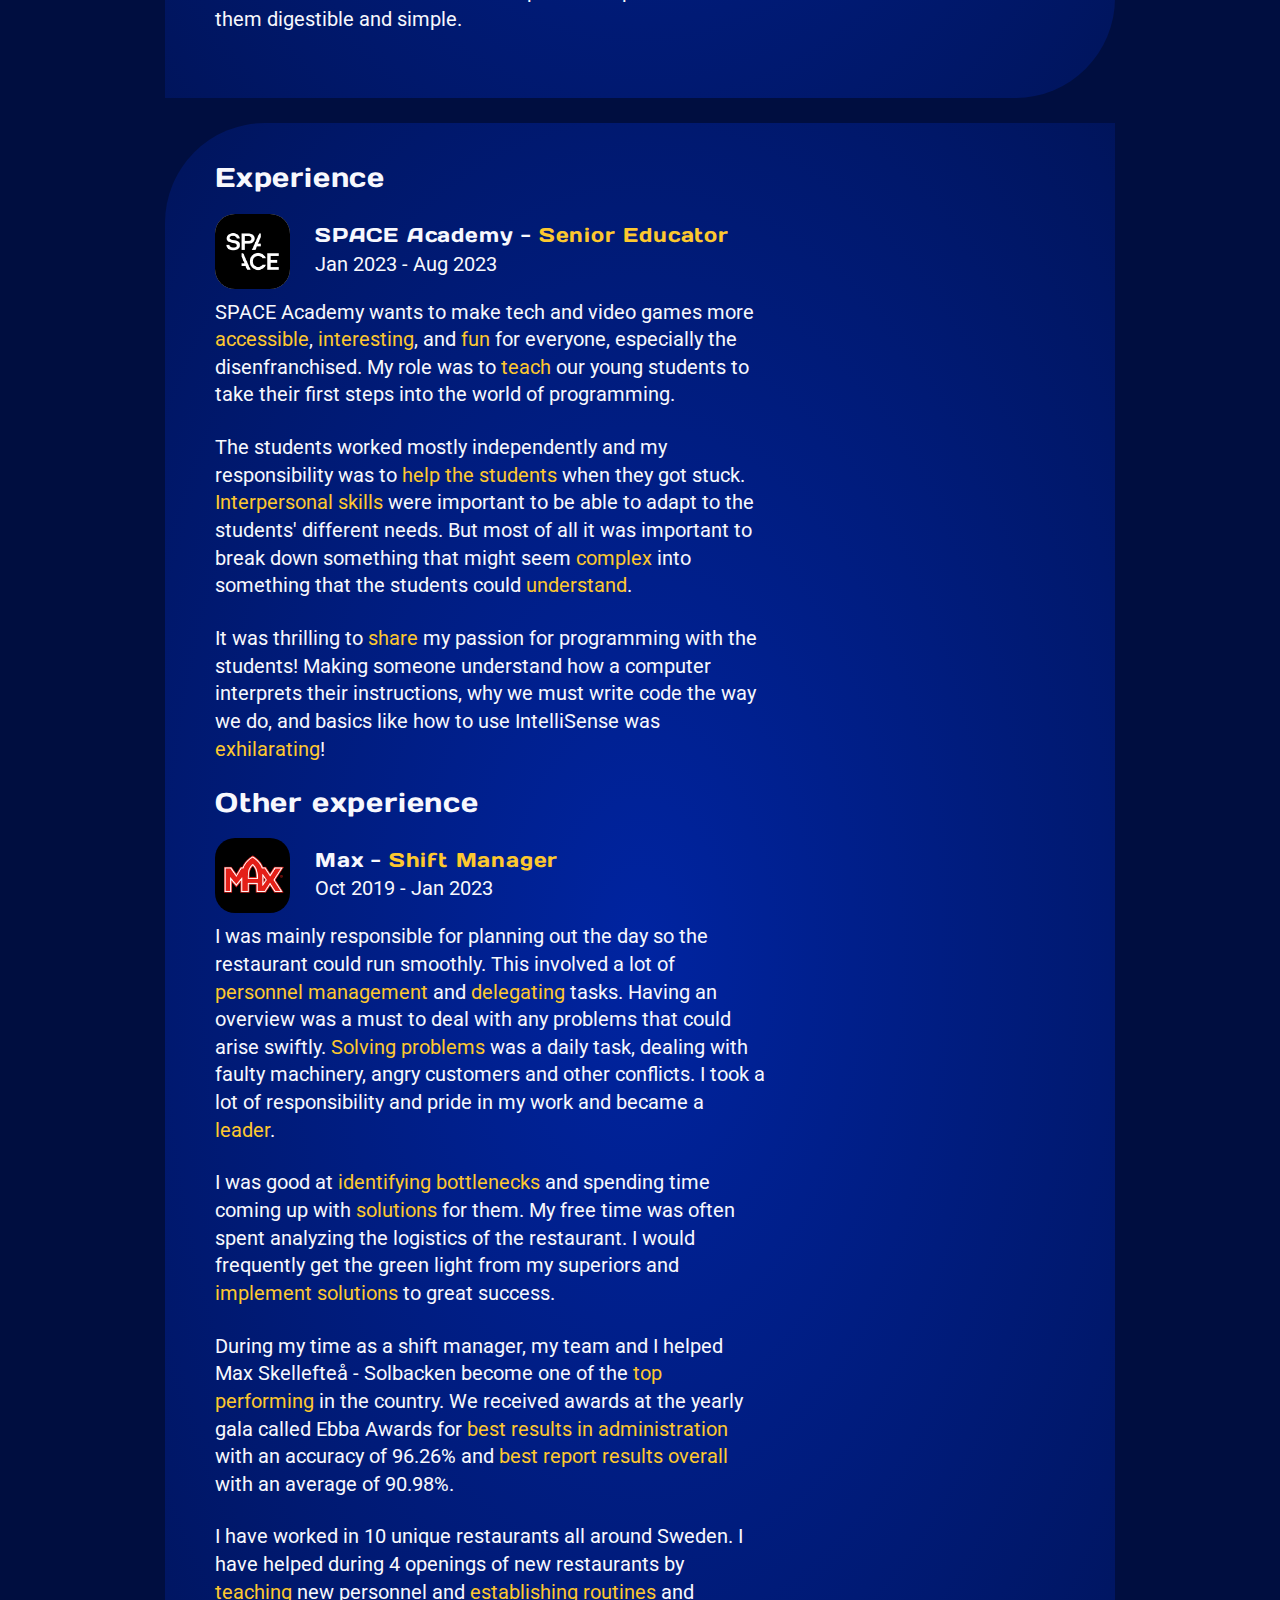
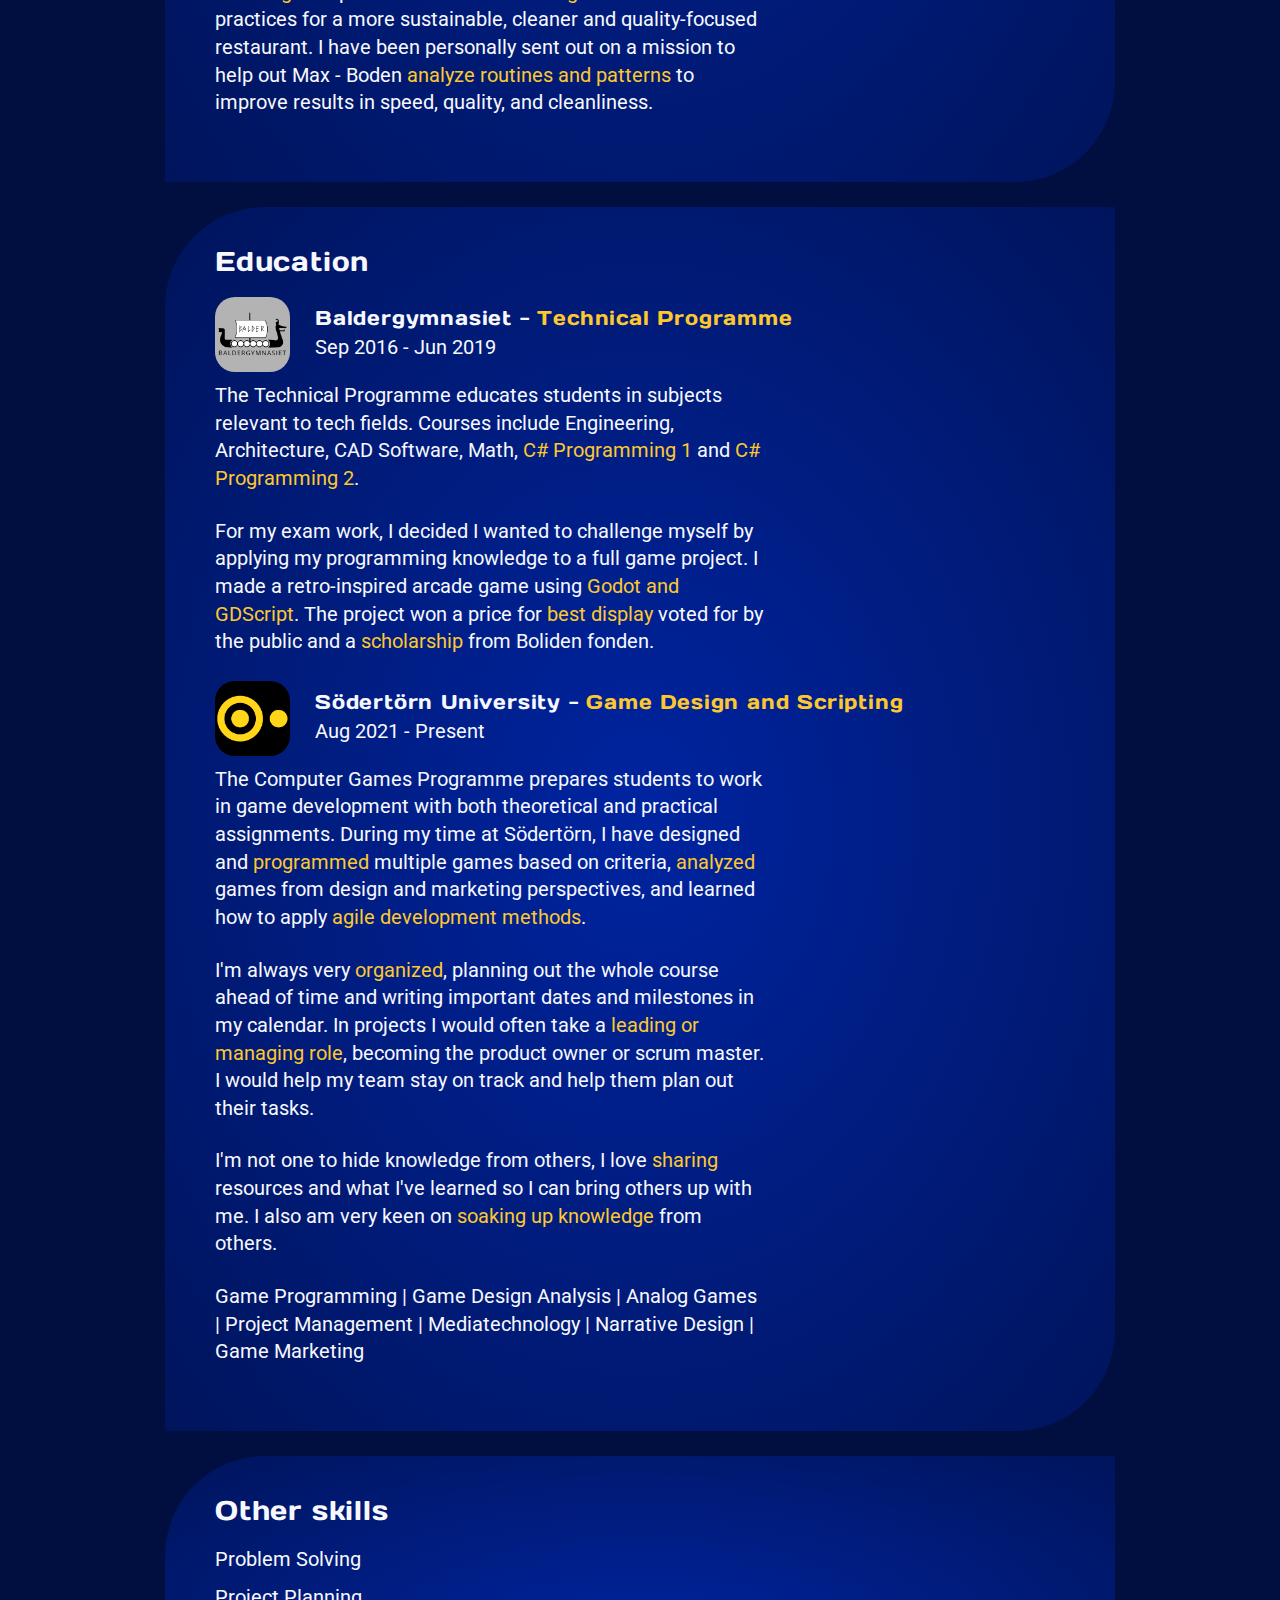
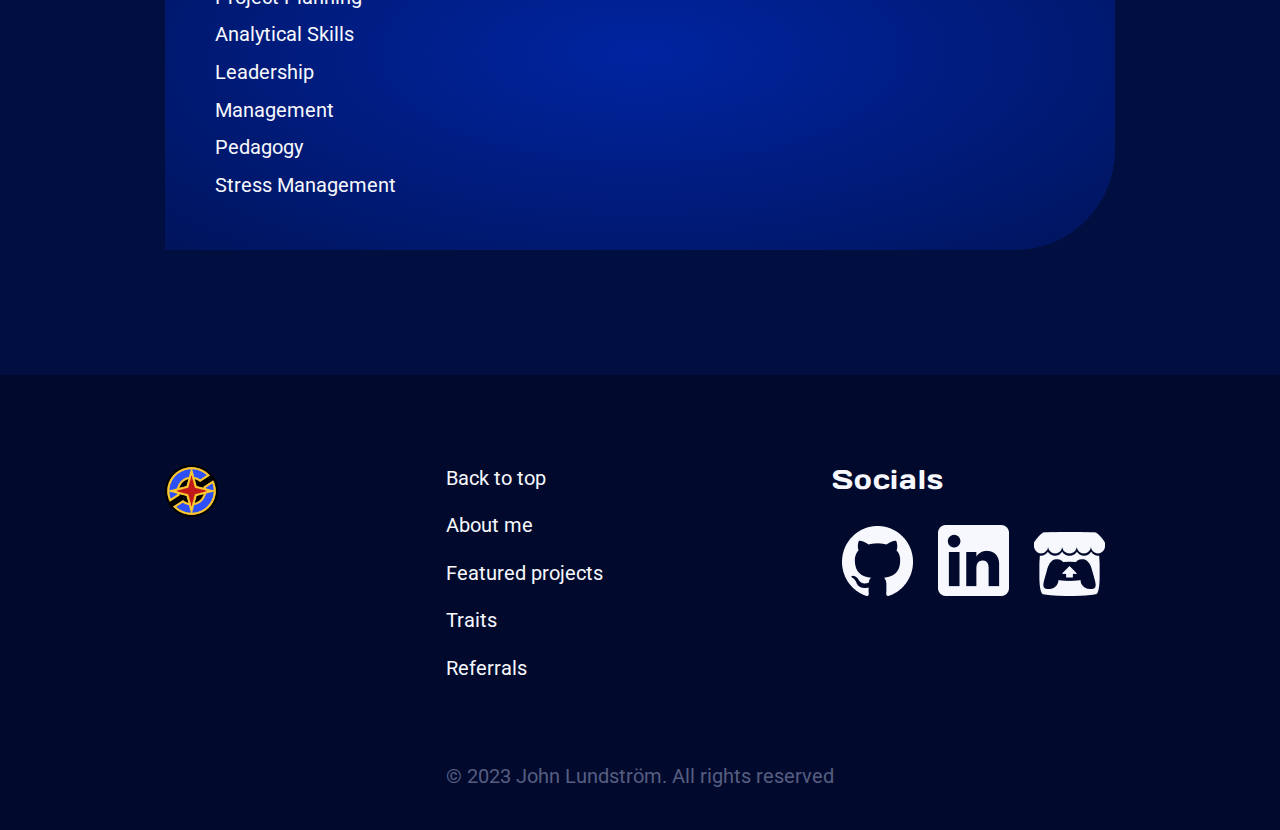
==== commit e32bcb1e: "Added space after "exciting!" in about html" ====
--- a/about.html
+++ b/about.html
@@ -103,7 +103,7 @@
               perfecting the moment-to-moment gameplay. I truly believe that
               <em>gameplay is king</em> and that the details matter. With that
               said, creating other kinds of systems for that gameplay to work is
-              equally exciting!I want to help bring innovative ideas to life
+              equally exciting! I want to help bring innovative ideas to life
               through <em>clever and effective implementation</em> that will
               really resonate with all kinds of players.
             </p>
